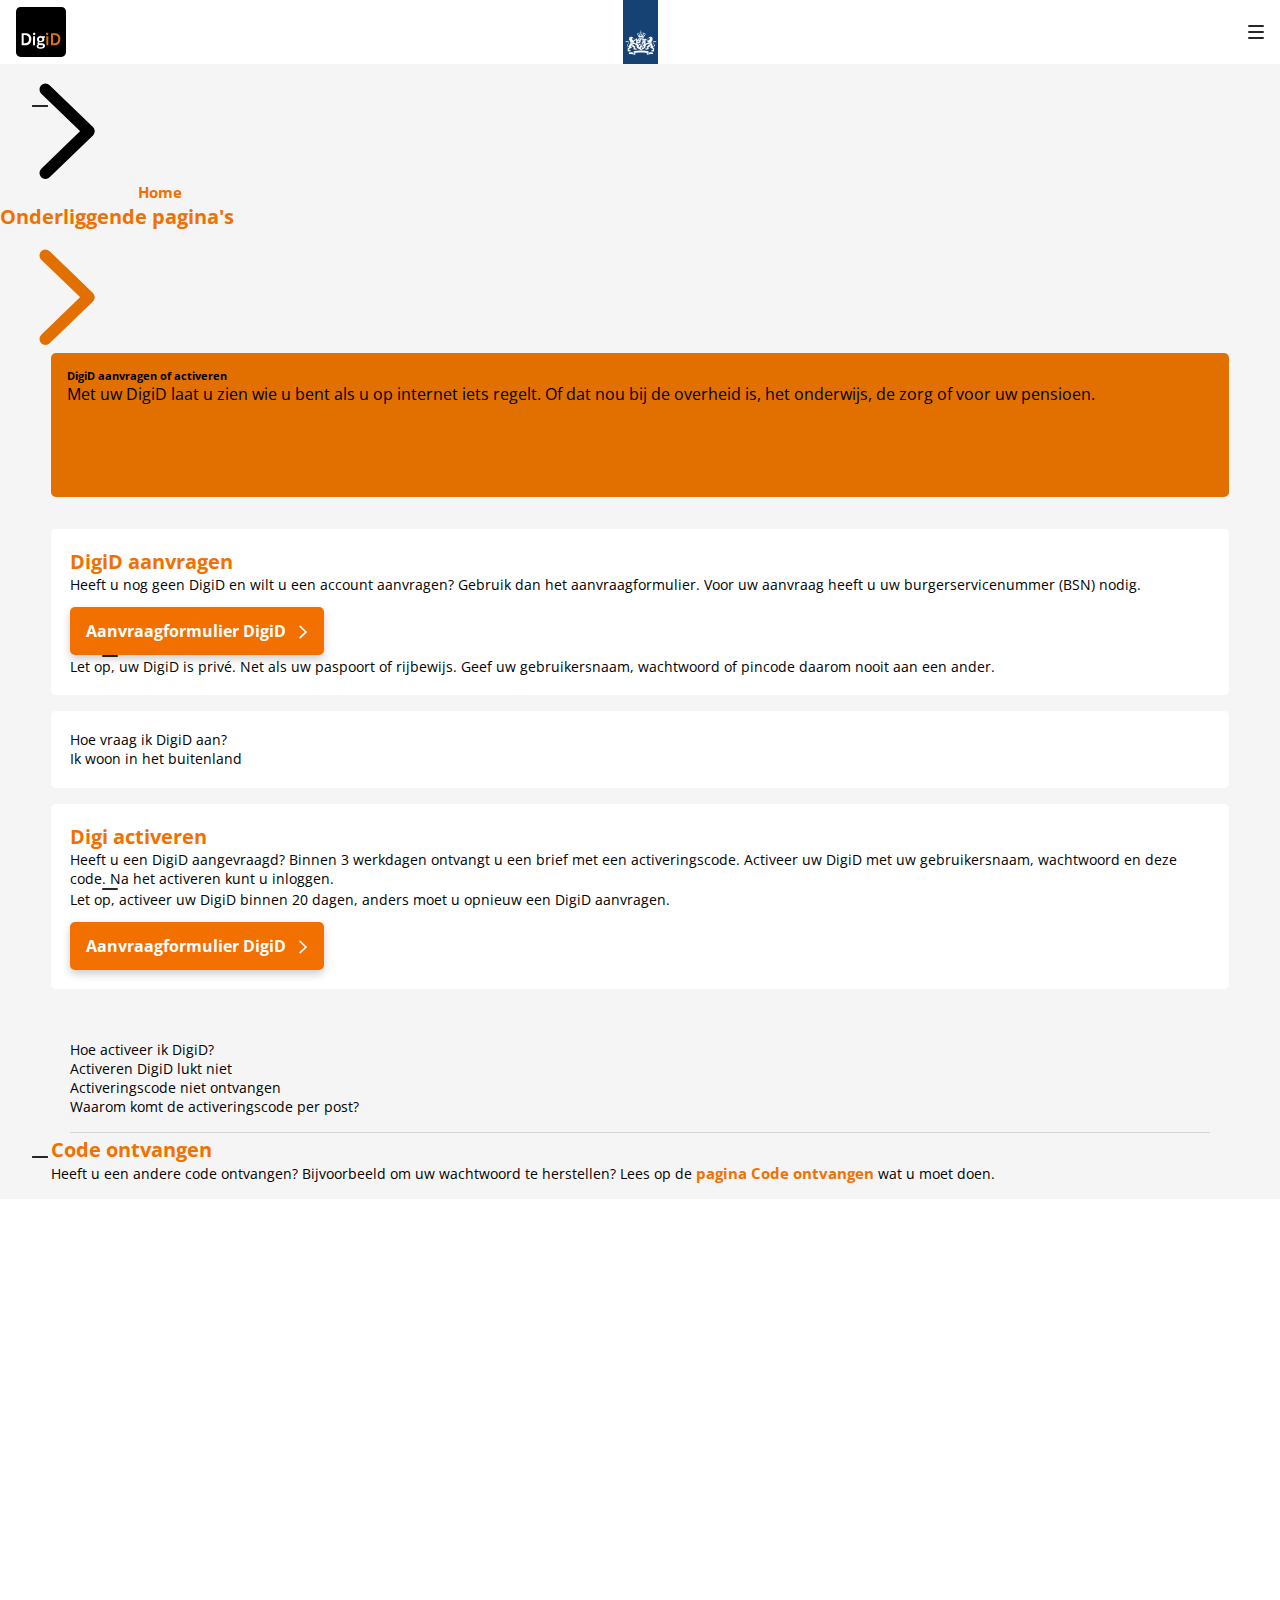
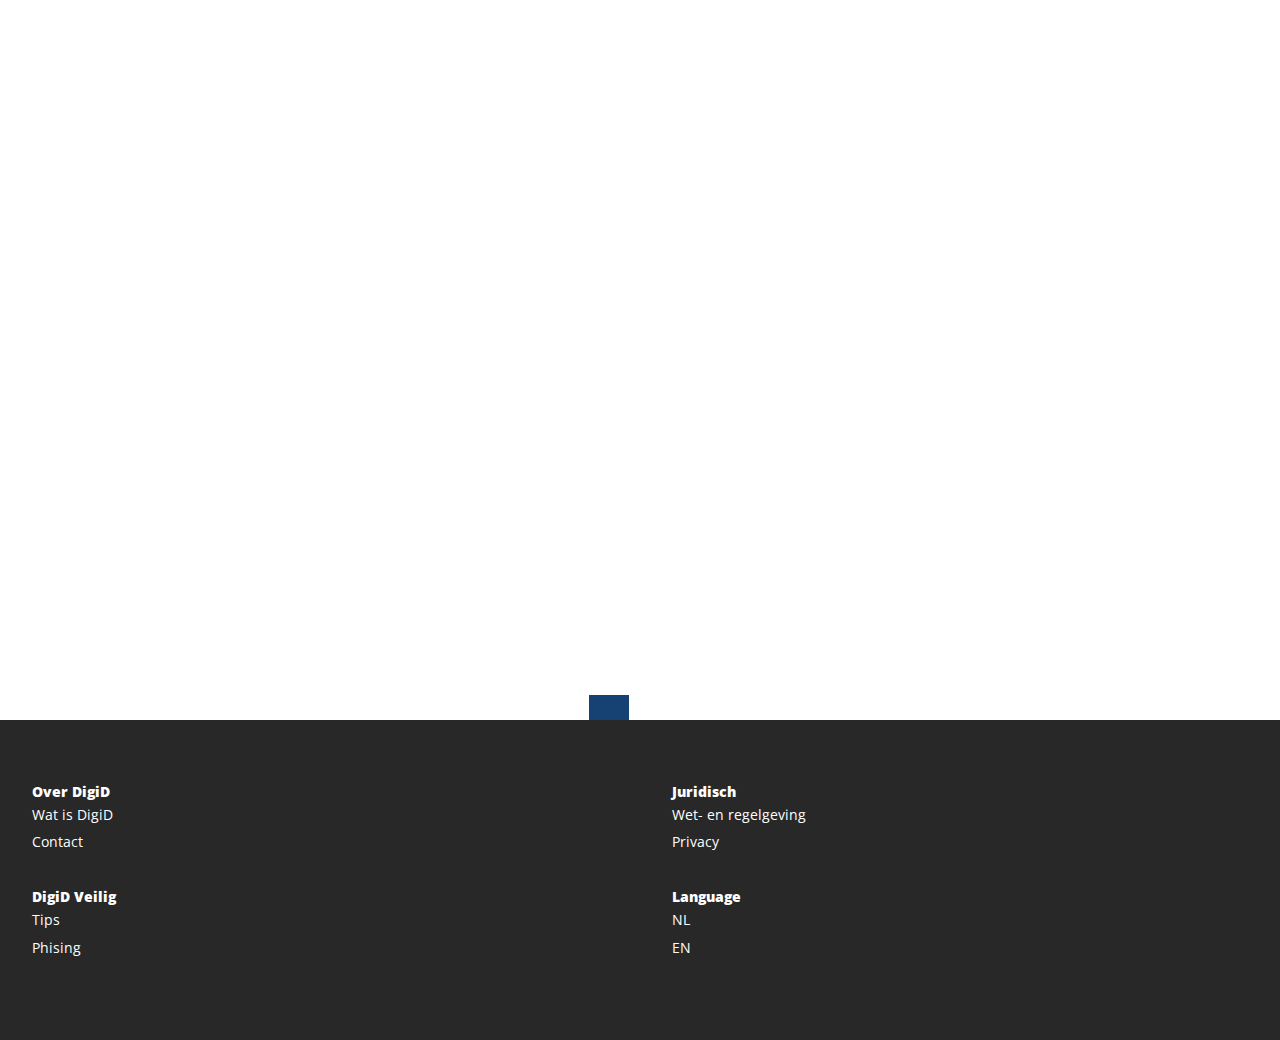
==== aanvragen.html @ 75f4ad12 "Add files via upload" ====
<!doctype html>
<html lang="nl">

<head>
    <meta charset="UTF-8">
    <meta name="author" content="jouw naam">
    <meta name="viewport" content="width=device-width, initial-scale=1">
    <title>DigiD | DigiD aavragen of activeren</title>

    <link href="https://fonts.googleapis.com/css?family=Open+Sans:300,600,700&display=swap" rel="stylesheet">
    <link href="styles/style.css" rel="stylesheet">
</head>

<body>
    <header>
        <img src="images/DigiD_logo.svg" alt="DigiD logo">
        <img src="images/rijksoverheid_logo.png" alt="Rijksoverheid logo">

        <div class="hamburger">
            <span class="link"></span>
        </div>
    </header>

    <main>
        <div>
            <a href="index.html"><img src="images/pijl_zwart.svg" alt="pijltje"> Home </a>
        </div>

        <div class="uitklap">
            <h2> Onderliggende pagina's </h2>
            <img src="images/pijl_oranje.svg" alt="pijltje">
        </div>

        <section>
            <h6> DigiD aanvragen of activeren </h6>
            <h7> Met uw DigiD laat u zien wie u bent als u op internet iets regelt. Of dat nou bij de overheid is, het onderwijs, de zorg of voor uw pensioen. </h7>
        </section>

        <section>
            <h2> DigiD aanvragen </h2>
            <p> Heeft u nog geen DigiD en wilt u een account aanvragen? Gebruik dan het aanvraagformulier. Voor uw aanvraag heeft u uw burgerservicenummer (BSN) nodig. </p>

            <a href='#' target='_blank'><button type='button'> Aanvraagformulier DigiD <img src="images/pijl_wit.svg" alt="pijltje"> </button></a>

            <span></span>

            <p> Let op, uw DigiD is privé. Net als uw paspoort of rijbewijs. Geef uw gebruikersnaam, wachtwoord of pincode daarom nooit aan een ander. </p>
        </section>

        <section>
            <div>
                <p> Hoe vraag ik DigiD aan? </p>
                <p> Ik woon in het buitenland </p>
            </div>
        </section>

        <section>
            <h2> Digi activeren </h2>
            <p> Heeft u een DigiD aangevraagd? Binnen 3 werkdagen ontvangt u een brief met een activeringscode. Activeer uw DigiD met uw gebruikersnaam, wachtwoord en deze code. Na het activeren kunt u inloggen. </p>

            <span></span>
            <p> Let op, activeer uw DigiD binnen 20 dagen, anders moet u opnieuw een DigiD aanvragen. </p>

            <a href='#' target='_blank'><button type='button'> Aanvraagformulier DigiD <img src="images/pijl_wit.svg" alt="pijltje"> </button></a>
        </section>

        <section>
            <div>
                <p> Hoe activeer ik DigiD? </p>
                <p> Activeren DigiD lukt niet </p>
                <p> Activeringscode niet ontvangen </p>
                <p> Waarom komt de activeringscode per post? </p>
            </div>
        </section>

        <section>
            <h2> Code ontvangen </h2>
            <p> Heeft u een andere code ontvangen? Bijvoorbeeld om uw wachtwoord te herstellen? Lees op de <a href="#">pagina Code ontvangen</a> wat u moet doen.</p>
        </section>

    </main>

    <footer>
        <img src="images/footer_img.png" alt="Vak in de blauwe kleur van de Rijksoverheid">
        <div>
            <div>
                <h5> Over DigiD </h5>
                <a href="#"> Wat is DigiD </a>
                <a href="#"> Contact </a>
            </div>

            <div>
                <h5> Juridisch </h5>
                <a href="#"> Wet- en regelgeving </a>
                <a href="#"> Privacy </a>
            </div>

            <div>
                <h5> DigiD Veilig </h5>
                <a href="#"> Tips </a>
                <a href="#"> Phising </a>
            </div>

            <div>
                <h5> Language</h5>
                <a href="#"> NL </a>
                <a href="#"> EN </a>
            </div>
        </div>
    </footer>

    <script src="scripts/script.js"></script>
</body>

</html>
---- styles/style.css ----
/* CSS Document */

/*********** ALGEMEEN ***********/
* {
    box-sizing: border-box;
    margin: 0;
    padding: 0;
}

body {
    font-family: 'Open Sans', sans-serif;
}

h1 {
    font-size: 20px;
    color: #FFFFFF;
}

h2 {
    font-size: 20px;
    color: #F27000;
}

h3 {
    font-size: 16px;
    color: #000000;
    text-decoration: underline;
}

h4 {
    font-size: 20px;
    color: #000000;
}

h5 {
    font-size: 14px;
    font-weight: 900;
    color: #ffffff;
}

p {
    font-size: 14px;
    font-weight: 400;
    color: #000000;
}

a {
    font-size: 15px;
    font-weight: 700;
    color: #F27000;
    text-decoration: none;
}


/*********** HEADER ***********/
header {
    height: 4rem;
    width: 100vw;
    background-color: white;
    display: flex;
    justify-content: space-between;
    align-items: center;
    padding: 1rem;
    position: fixed;
    z-index: 10;
}

/* Header DigiD logo */
header img:nth-of-type(1) {
    max-height: 3.1rem;
    width: auto;
}

/* Header Rijksoverheid logo */
header img:nth-of-type(2) {
    max-height: 4rem;
    width: auto;
}

/* Header Hamburger Menu */
/* Hamburger Container */
header div:nth-of-type(1) {
    position: relative;
    height: 6rem;
    width: auto;
}

/* Hamburger ruimte */
.hamburger {
    position: relative;
    width: 1rem;
    height: 1rem;
    display: flex;
    align-items: center;
}

/* Hamburger midden streep */
span {
    display: block;
    background: #272727;
    height: 2px;
    width: 1rem;
    border-radius: 25px;
    margin-left: 2rem;
}

/* Hamburgeer boven en onder streep */
span::before,
span::after {
    content: '';
    position: absolute;
    display: block;
    background: #272727;
    height: 2px;
    width: 1rem;
    border-radius: 25px;
    left: 2rem;
}

/* Hamburger positie streep boven */
span::before {
    top: 41px;
}

/* Hamburger positie streep onder */
span::after {
    bottom: 41px;
}

/* Hamburger transitie */
.hamburger.active span {
    background: rgba(0, 0, 0, 0);
    transition: .5s;
}

.hamburger.active span::before {
    transform: rotate(135deg);
    top: 46px;
}

.hamburger.active span::after {
    top: 46px;
    transform: rotate(225deg);
}

nav.active {
    transform: translateX(0);
}

/* Header afbeelding */
main div:nth-of-type(1) img {
    max-width: 100vw;
    max-height: 300rem;
    margin: auto;
}


/*********** MAIN ALGMEEN ***********/
main {
    position: absolute;
    max-width: 100vw;
    height: auto;
    background-color: #F5F5F5;
    margin-top: 4rem;
}

main section {
    max-width: 92%;
    margin: 0 auto;
}


/* Eerste Section - Oranje */
main section:nth-of-type(1) {
    height: 9rem;
    width: auto;
    background-color: #E27000;
    padding: 1rem;
    border-radius: 5px;
    position: relative;
    top: -1rem;
}

main section:nth-of-type(1) div {
    display: flex;
}

main section:nth-of-type(1) div img {
    display: flex;
    max-height: 3.1rem;
    width: auto;
    margin: 0;
}

main section:nth-of-type(1) div h1 {
    position: relative;
    top: 0.6rem;
    left: 0.9rem;
}

main section:nth-of-type(1) button {
    margin-top: 0.8rem;
    padding: 0rem 1rem 0rem 1rem;
    width: auto;
    background-color: #FFFFFF;
    font-family: 'Open Sans', sans-serif;
    font-weight: 700;
    font-size: 16px;
    color: #E27000;
    border: none;
    border-radius: 5px;
    box-shadow: 0 4px 8px 0 rgba(0, 0, 0, 0.25);
}

/***************************/

/* Sections Twee en Drie - Witte achtergrond */
main section {
    height: auto;
    background-color: #ffffff;
    padding: 1.2rem;
    border-radius: 5px;
    margin-bottom: 1rem;
}

main section button {
    margin-top: 0.8rem;
    padding: 0rem 1rem 0rem 1rem;
    width: auto;
    height: 3rem;
    background-color: #F27000;
    font-family: 'Open Sans', sans-serif;
    font-weight: 700;
    font-size: 16px;
    color: #FFFFFF;
    border: none;
    border-radius: 5px;
    box-shadow: 0 4px 8px 0 rgba(0, 0, 0, 0.20);
}

main section button img {
    width: 18px;
    height: auto;
    position: relative;
    left: 0.25rem;
    top: 0.25rem;
}


/***************************/

/* Section Drie */
/* Eerste Div - h2 en p */
main section:nth-of-type(4) div:nth-of-type(1) {
    padding-top: 0rem;
    display: inline-block;
}

/* Overige Divs - img, h3 en p */
/* Image en tekst naast elkaar in row */
main section:nth-of-type(4) div {
    padding: 1rem 0rem 0.5rem 0rem;
    height: auto;
    border-bottom: solid 1px #D3D3D3;
    display: flex;
}

/* Tekst onder elkaar als column*/
main section:nth-of-type(4) div div {
    display: flex;
    flex-direction: column;
    border: none;
    padding-left: 1rem;
}

main section:nth-of-type(4) div img {
    width: 35px;
    height: auto;
    align-self: flex-start;
    margin-left: 1rem;
}

/* Afstand tussen p en de rest */
main section:nth-of-type(4) div p {
    padding: 0.5rem 0rem;
}


/***************************/
/* Vijfde section - grijze achtergrond*/
main section:nth-of-type(5) {
    height: auto;
    background-color: #F5F5F5;
}

/* Afstand tussen de divs en lijntje ertussen */
main section:nth-of-type(5) div {
    height: auto;
    padding: 1rem 0rem 1rem 0rem;
    border-bottom: solid 1px #D3D3D3;
}

main section:nth-of-type(5) div a {
    display: flex;
    align-content: center;
}

main section:nth-of-type(5) div a p {
    padding-left: 1rem;
}

/* Pijltjes ervoor */
main section:nth-of-type(5) div a img {
    width: 15px;
    height: auto;
}

/***************************/
/* Zesde section - Afbeelding */
main section:nth-of-type(6) {
    height: auto;
    width: 100%;
    padding: 0;
    background-color: #F5F5F5;
    margin-top: -2rem;
    margin-bottom: 1rem;
}

/* DigiD logo */
main section:nth-of-type(6) img:nth-of-type(1) {
    height: 17.5vw;
    width: auto;
    position: relative;
    top: 5.75rem;
    left: 1rem;
}

/* De afbeelding zelf */
main section:nth-of-type(6) img:nth-of-type(2) {
    max-height: 100%;
    max-width: 100%;
}

/* Vakje over de afbeelding*/
main section:nth-of-type(6) div:nth-of-type(1) {
    background-color: rgba(255, 255, 255, 0.52);
    padding: 0.5rem;
    border-radius: 5px;
    width: 55%;
    height: auto;
    position: relative;
    top: -9rem;
    left: 1rem;
}

/* Zwarte tekst in vakje */
main section:nth-of-type(6) h4 {
    line-height: 22px;
    padding-bottom: 0.5rem;
}

/* Container nep buttons */
main section:nth-of-type(6) div:nth-of-type(2) {
    width: 100%;
    height: 5rem;
    display: flex;
    flex-direction: row;
    justify-content: center;
    position: relative;
    top: -11.5rem;
}

/* Afbeelding nep buttons */
main section:nth-of-type(6) div:nth-of-type(2) img {
    max-width: 85%;
    height: auto;
    border-radius: 10px;
}

/***************************/
/* Footer */
footer {
    width: 100vw;
    height: 20rem;
    position: relative;
    top: 145rem;
    background-color: #282828;
}

/* Blokje boven footer */
footer img {
    width: 40px;
    height: 25px;
    position: relative;
    top: -25px;
    left: 46%;
}

/* Linkjes in footer */
footer a {
    font-size: 14px;
    font-weight: 400;
    color: #ffffff;
    line-height: 1.7rem;
}

/* Positie divs */
/* Blokjes naast elkaar in row*/
footer div {
    display: flex;
    flex-direction: row;
    flex-wrap: wrap;
}

/* Positieve tekst in blokjes */
/* Tekst onder elkaar in column */
footer div div {
    display: flex;
    flex-direction: column;
    width: 50%;
    height: auto;
    padding: 2rem 0rem 0rem 2rem;
}
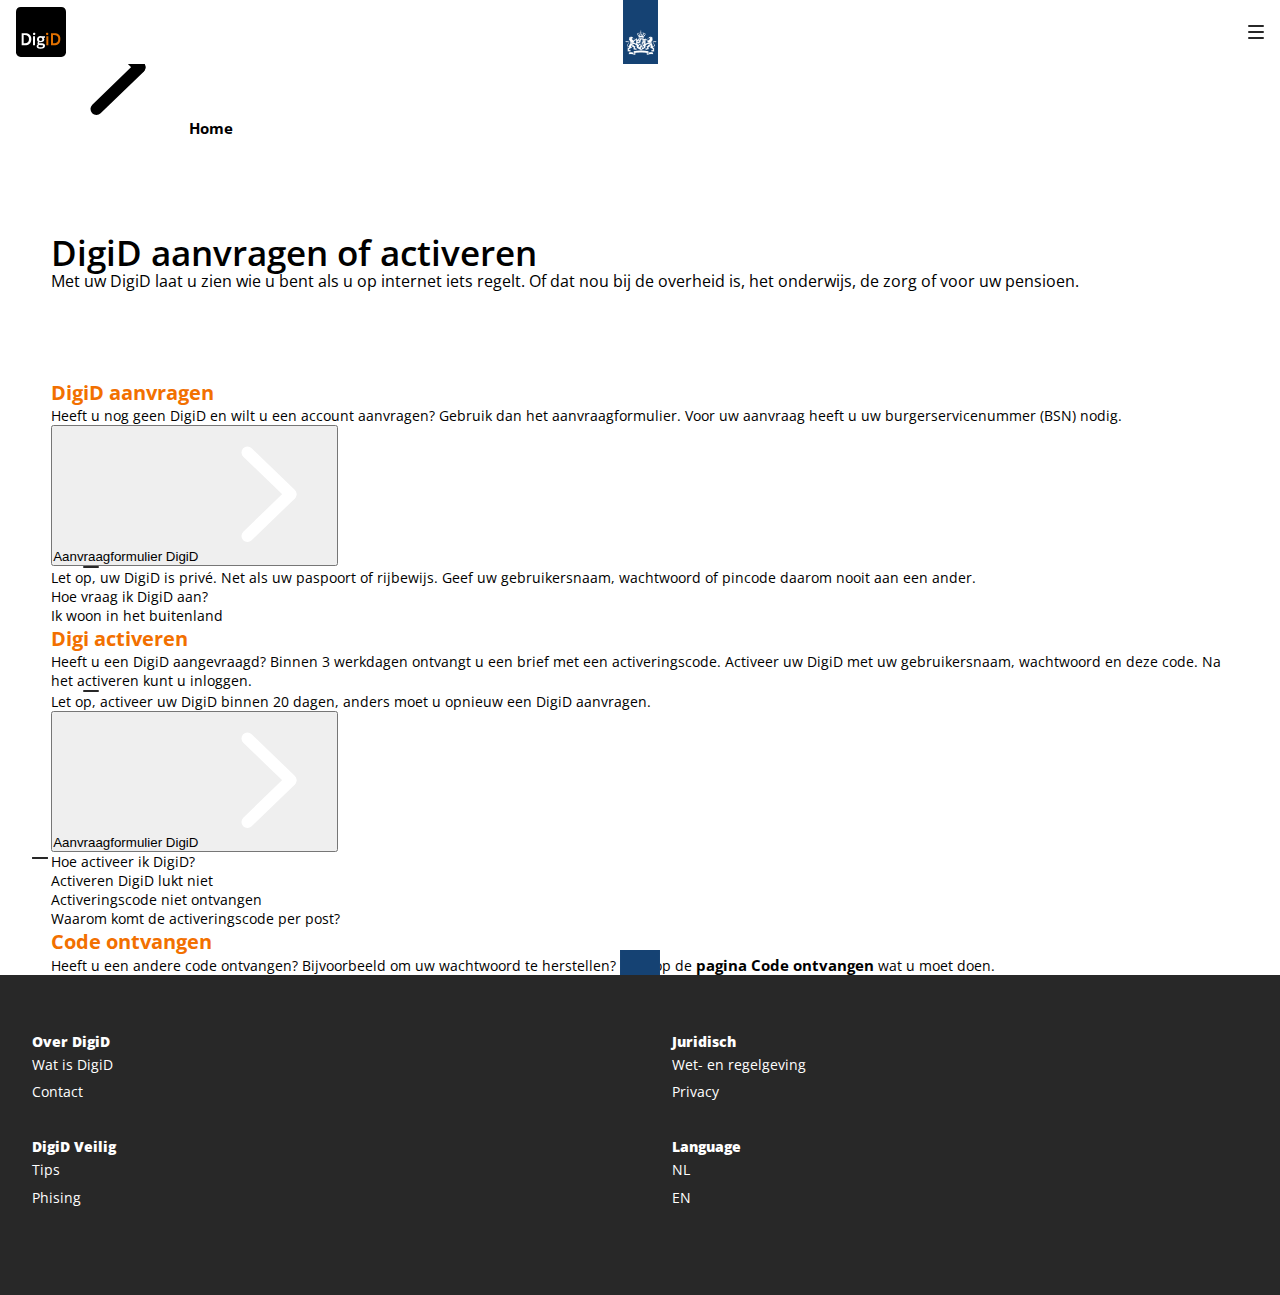
==== commit f8eea7b1: "Add files via upload" ====
--- a/aanvragen.html
+++ b/aanvragen.html
@@ -5,7 +5,7 @@
     <meta charset="UTF-8">
     <meta name="author" content="jouw naam">
     <meta name="viewport" content="width=device-width, initial-scale=1">
-    <title>DigiD | DigiD aavragen of activeren</title>
+    <title>DigiD | DigiD aanvragen of activeren</title>
 
     <link href="https://fonts.googleapis.com/css?family=Open+Sans:300,600,700&display=swap" rel="stylesheet">
     <link href="styles/style.css" rel="stylesheet">
@@ -21,14 +21,9 @@
         </div>
     </header>
 
-    <main>
+    <main class="second">
         <div>
             <a href="index.html"><img src="images/pijl_zwart.svg" alt="pijltje"> Home </a>
-        </div>
-
-        <div class="uitklap">
-            <h2> Onderliggende pagina's </h2>
-            <img src="images/pijl_oranje.svg" alt="pijltje">
         </div>
 
         <section>
--- a/styles/style.css
+++ b/styles/style.css
@@ -35,7 +35,7 @@
 h5 {
     font-size: 14px;
     font-weight: 900;
-    color: #ffffff;
+    color: #FFFFFF;
 }
 
 p {
@@ -63,6 +63,7 @@
     padding: 1rem;
     position: fixed;
     z-index: 10;
+    top: 0;
 }
 
 /* Header DigiD logo */
@@ -148,30 +149,32 @@
 }
 
 /* Header afbeelding */
-main div:nth-of-type(1) img {
-    max-width: 100vw;
-    max-height: 300rem;
+.first div:nth-of-type(1) img {
+    width: 100vw;
     margin: auto;
 }
 
 
-/*********** MAIN ALGMEEN ***********/
-main {
-    position: absolute;
+/************************/
+/*     EERSTE PAGINA    */
+/************************/
+
+/*********** MAIN ALGEMEEN ***********/
+.first {
     max-width: 100vw;
     height: auto;
     background-color: #F5F5F5;
     margin-top: 4rem;
 }
 
-main section {
+.first section {
     max-width: 92%;
     margin: 0 auto;
 }
 
 
 /* Eerste Section - Oranje */
-main section:nth-of-type(1) {
+.first div section:nth-of-type(1) {
     height: 9rem;
     width: auto;
     background-color: #E27000;
@@ -179,29 +182,33 @@
     border-radius: 5px;
     position: relative;
     top: -1rem;
-}
-
-main section:nth-of-type(1) div {
-    display: flex;
-}
-
-main section:nth-of-type(1) div img {
+    padding: 1em;
+}
+
+.first div section:nth-of-type(1) div {
+    display: flex;
+}
+
+.first div section:nth-of-type(1) div img {
     display: flex;
     max-height: 3.1rem;
     width: auto;
     margin: 0;
-}
-
-main section:nth-of-type(1) div h1 {
-    position: relative;
-    top: 0.6rem;
-    left: 0.9rem;
-}
-
-main section:nth-of-type(1) button {
+    position: relative;
+    left: 0;
+}
+
+.first div section:nth-of-type(1) div h1 {
+    position: relative;
+    top: -0.1rem;
+    left: 1rem;
+}
+
+.first div section:nth-of-type(1) button {
     margin-top: 0.8rem;
     padding: 0rem 1rem 0rem 1rem;
     width: auto;
+    height: 3rem;
     background-color: #FFFFFF;
     font-family: 'Open Sans', sans-serif;
     font-weight: 700;
@@ -212,18 +219,44 @@
     box-shadow: 0 4px 8px 0 rgba(0, 0, 0, 0.25);
 }
 
+.first div section:nth-of-type(1) button img {
+    width: 18px;
+    height: auto;
+    position: relative;
+    left: 0.25rem;
+    top: 0.25rem;
+}
+
 /***************************/
-
 /* Sections Twee en Drie - Witte achtergrond */
-main section {
-    height: auto;
-    background-color: #ffffff;
+.first div section:nth-of-type(2) {
+    height: auto;
+    background-color: #FFFFFF;
     padding: 1.2rem;
     border-radius: 5px;
     margin-bottom: 1rem;
 }
 
-main section button {
+
+.first div section:nth-of-type(3) {
+    height: auto;
+    background-color: #FFFFFF;
+    padding: 1.2rem;
+    border-radius: 5px;
+    margin-bottom: 1rem;
+}
+
+
+.first > section:nth-of-type(1) {
+    height: auto;
+    background-color: #FFFFFF;
+    padding: 1.2rem;
+    border-radius: 5px;
+    margin-bottom: 1rem;
+}
+
+.first div section:nth-of-type(2) button,
+.first div section:nth-of-type(3) button {
     margin-top: 0.8rem;
     padding: 0rem 1rem 0rem 1rem;
     width: auto;
@@ -238,7 +271,8 @@
     box-shadow: 0 4px 8px 0 rgba(0, 0, 0, 0.20);
 }
 
-main section button img {
+.first div section:nth-of-type(2) button img,
+.first div section:nth-of-type(3) button img {
     width: 18px;
     height: auto;
     position: relative;
@@ -251,14 +285,14 @@
 
 /* Section Drie */
 /* Eerste Div - h2 en p */
-main section:nth-of-type(4) div:nth-of-type(1) {
+.first > section:nth-of-type(1) div:nth-of-type(1) {
     padding-top: 0rem;
     display: inline-block;
 }
 
 /* Overige Divs - img, h3 en p */
 /* Image en tekst naast elkaar in row */
-main section:nth-of-type(4) div {
+.first > section:nth-of-type(1) div {
     padding: 1rem 0rem 0.5rem 0rem;
     height: auto;
     border-bottom: solid 1px #D3D3D3;
@@ -266,14 +300,14 @@
 }
 
 /* Tekst onder elkaar als column*/
-main section:nth-of-type(4) div div {
+.first > section:nth-of-type(1) div div {
     display: flex;
     flex-direction: column;
     border: none;
     padding-left: 1rem;
 }
 
-main section:nth-of-type(4) div img {
+.first > section:nth-of-type(1) div img {
     width: 35px;
     height: auto;
     align-self: flex-start;
@@ -281,109 +315,47 @@
 }
 
 /* Afstand tussen p en de rest */
-main section:nth-of-type(4) div p {
+.first > section:nth-of-type(1) div p {
     padding: 0.5rem 0rem;
 }
 
 
 /***************************/
 /* Vijfde section - grijze achtergrond*/
-main section:nth-of-type(5) {
-    height: auto;
+.first > section:nth-of-type(2) {
+    width: auto;
+    height: 30rem;
     background-color: #F5F5F5;
 }
 
 /* Afstand tussen de divs en lijntje ertussen */
-main section:nth-of-type(5) div {
+.first > section:nth-of-type(2) div {
     height: auto;
     padding: 1rem 0rem 1rem 0rem;
     border-bottom: solid 1px #D3D3D3;
 }
 
-main section:nth-of-type(5) div a {
+.first > section:nth-of-type(2) div a {
     display: flex;
     align-content: center;
 }
 
-main section:nth-of-type(5) div a p {
+.first > section:nth-of-type(2) div a p {
     padding-left: 1rem;
 }
 
 /* Pijltjes ervoor */
-main section:nth-of-type(5) div a img {
+.first > section:nth-of-type(2) div a img {
     width: 15px;
     height: auto;
 }
 
-/***************************/
-/* Zesde section - Afbeelding */
-main section:nth-of-type(6) {
-    height: auto;
-    width: 100%;
-    padding: 0;
-    background-color: #F5F5F5;
-    margin-top: -2rem;
-    margin-bottom: 1rem;
-}
-
-/* DigiD logo */
-main section:nth-of-type(6) img:nth-of-type(1) {
-    height: 17.5vw;
-    width: auto;
-    position: relative;
-    top: 5.75rem;
-    left: 1rem;
-}
-
-/* De afbeelding zelf */
-main section:nth-of-type(6) img:nth-of-type(2) {
-    max-height: 100%;
-    max-width: 100%;
-}
-
-/* Vakje over de afbeelding*/
-main section:nth-of-type(6) div:nth-of-type(1) {
-    background-color: rgba(255, 255, 255, 0.52);
-    padding: 0.5rem;
-    border-radius: 5px;
-    width: 55%;
-    height: auto;
-    position: relative;
-    top: -9rem;
-    left: 1rem;
-}
-
-/* Zwarte tekst in vakje */
-main section:nth-of-type(6) h4 {
-    line-height: 22px;
-    padding-bottom: 0.5rem;
-}
-
-/* Container nep buttons */
-main section:nth-of-type(6) div:nth-of-type(2) {
-    width: 100%;
-    height: 5rem;
-    display: flex;
-    flex-direction: row;
-    justify-content: center;
-    position: relative;
-    top: -11.5rem;
-}
-
-/* Afbeelding nep buttons */
-main section:nth-of-type(6) div:nth-of-type(2) img {
-    max-width: 85%;
-    height: auto;
-    border-radius: 10px;
-}
 
 /***************************/
 /* Footer */
 footer {
-    width: 100vw;
+    width: auto;
     height: 20rem;
-    position: relative;
-    top: 145rem;
     background-color: #282828;
 }
 
@@ -391,16 +363,17 @@
 footer img {
     width: 40px;
     height: 25px;
+    display: block;
+    margin: 0 auto;
     position: relative;
     top: -25px;
-    left: 46%;
 }
 
 /* Linkjes in footer */
 footer a {
     font-size: 14px;
     font-weight: 400;
-    color: #ffffff;
+    color: #FFFFFF;
     line-height: 1.7rem;
 }
 
@@ -421,3 +394,232 @@
     height: auto;
     padding: 2rem 0rem 0rem 2rem;
 }
+
+
+
+@media screen and (min-width: 601px) and (max-width: 999px) {
+
+    /* Eerste Section - Oranje */
+    .first div section:nth-of-type(1) {
+        height: 12rem;
+        padding: 2rem;
+        top: -2rem;
+    }
+
+    .first div section:nth-of-type(1) div img {
+        max-height: 4.5rem;
+        left: 0;
+    }
+
+    .first div section:nth-of-type(1) div h1 {
+        top: 0.7rem;
+        left: 1.9rem;
+        font-size: 35px;
+    }
+
+    .first div section:nth-of-type(1) button {
+        margin-top: 1.2rem;
+    }
+
+    /*    Overige Sections */
+    .first div section:nth-of-type(2),
+    .first div section:nth-of-type(3),
+    .first > section:nth-of-type(1) {
+        padding: 1.2rem;
+        border-radius: 5px;
+        margin-bottom: 2rem;
+    }
+}
+
+
+
+@media screen and (min-width: 1000px) and (max-width: 2000px) {
+
+    /* Grid 3 sections */
+    .first > div:nth-of-type(2) {
+        display: grid;
+        grid-template-columns: 1fr 1fr 1fr;
+        position: relative;
+        top: -5rem;
+        padding-left: 2rem;
+        padding-right: 2rem;
+    }
+
+    /* Eerste Section - Oranje */
+    .first div section:nth-of-type(1) {
+        height: 15rem;
+        width: 22rem;
+        padding: 1.9rem;
+        top: 0;
+    }
+
+    .first div section:nth-of-type(1) div img {
+        max-height: 4rem;
+        position: relative;
+        top: 0.2rem;
+    }
+
+    .first div section:nth-of-type(1) div h1 {
+        top: -0.2rem;
+        left: 1.9rem;
+        font-size: 31px;
+    }
+
+    .first div section:nth-of-type(1) button {
+        position: relative;
+        top: 2.2rem;
+        width: 15rem;
+        font-size: 15px;
+    }
+
+    /* Tweede & Derde section */
+    .first div section:nth-of-type(2),
+    .first div section:nth-of-type(3) {
+        height: 15rem;
+        width: auto;
+        padding: 1.9rem 1.5rem;
+    }
+
+    .first div section:nth-of-type(2) h2,
+    .first div section:nth-of-type(3) h2 {
+        font-size: 25px;
+        padding-bottom: 10px;
+    }
+
+    .first div section:nth-of-type(2) p,
+    .first div section:nth-of-type(3) p {
+        font-size: 17px;
+    }
+
+    .first div section:nth-of-type(2) button {
+        position: relative;
+        top: 1.9rem;
+    }
+
+    .first div section:nth-of-type(3) button {
+        position: relative;
+        top: 0.45rem;
+    }
+
+    /* Section 4 */
+    .first > section:nth-of-type(1) {
+        margin-top: -2rem;
+        margin-bottom: 2rem;
+        display: grid;
+        grid-template-columns: 1fr 1fr;
+    }
+
+    .first > section:nth-of-type(1) div:nth-of-type(1) {
+        grid-column-start: 1;
+        grid-column-end: -1;
+    }
+}
+
+
+
+@media screen and (min-width: 1120px) and (max-width: 2000px) {
+
+    /* Eerste Section - Oranje */
+    .first div section:nth-of-type(1) button {
+        position: relative;
+        top: 2.3rem;
+        width: 15rem;
+        font-size: 15px;
+    }
+
+    /* Derde section */
+    .first div section:nth-of-type(3) button {
+        position: relative;
+        top: 1.9rem;
+    }
+}
+
+
+
+@media screen and (min-width: 1250px) and (max-width: 2000px) {
+
+    /* Eerste Section - Oranje */
+    .first div section:nth-of-type(1) {
+        width: 30rem;
+    }
+}
+
+@media screen and (min-width: 1500px) and (max-width: 2000px) {
+
+    /* Eerste Section - Oranje */
+    .first div section:nth-of-type(1) {
+        width: 30rem;
+    }
+
+    .first div section:nth-of-type(1) div img {
+        max-height: 6rem;
+    }
+
+    .first div section:nth-of-type(1) div h1 {
+        top: -0.3rem;
+        font-size: 40px;
+    }
+
+    .first div section:nth-of-type(1) button {
+        top: 0.7rem;
+    }
+
+    .first div section:nth-of-type(2) button {
+        top: 3.3rem;
+    }
+
+    .first div section:nth-of-type(3) button {
+        top: 1.9rem;
+    }
+}
+
+@media screen and (min-width: 1600px) and (max-width: 2000px) {
+    .first div section:nth-of-type(1) div h1 {
+        width: 18rem;
+    }
+}
+
+/************************/
+/*    TWEEDE PAGINA     */
+/************************/
+
+/*********** MAIN ALGEMEEN ***********/
+
+.second {
+    background-color: #FFFFFF;
+    max-width: 92%;
+    margin: 0 auto;
+}
+
+.second h6 {
+    font-size: 35px;
+    color: #000000;
+    font-weight: 600;
+    line-height: 35px;
+}
+
+.second a {
+    color: #000000;
+}
+
+/****** Home button ******/
+.second div:nth-of-type(1) div a {
+    position: relative;
+    top: 1rem;
+    left: 1rem;
+}
+
+.second div:nth-of-type(1) div a img {
+    max-width: 1rem;
+    transform: scaleX(-1);
+    position: relative;
+    top: 0.2rem;
+}
+
+/****** Eerste Section ******/
+.second section:nth-of-type(1) {
+    height: 15rem;
+    position: relative;
+    top: 6rem;
+    left: 0;
+}
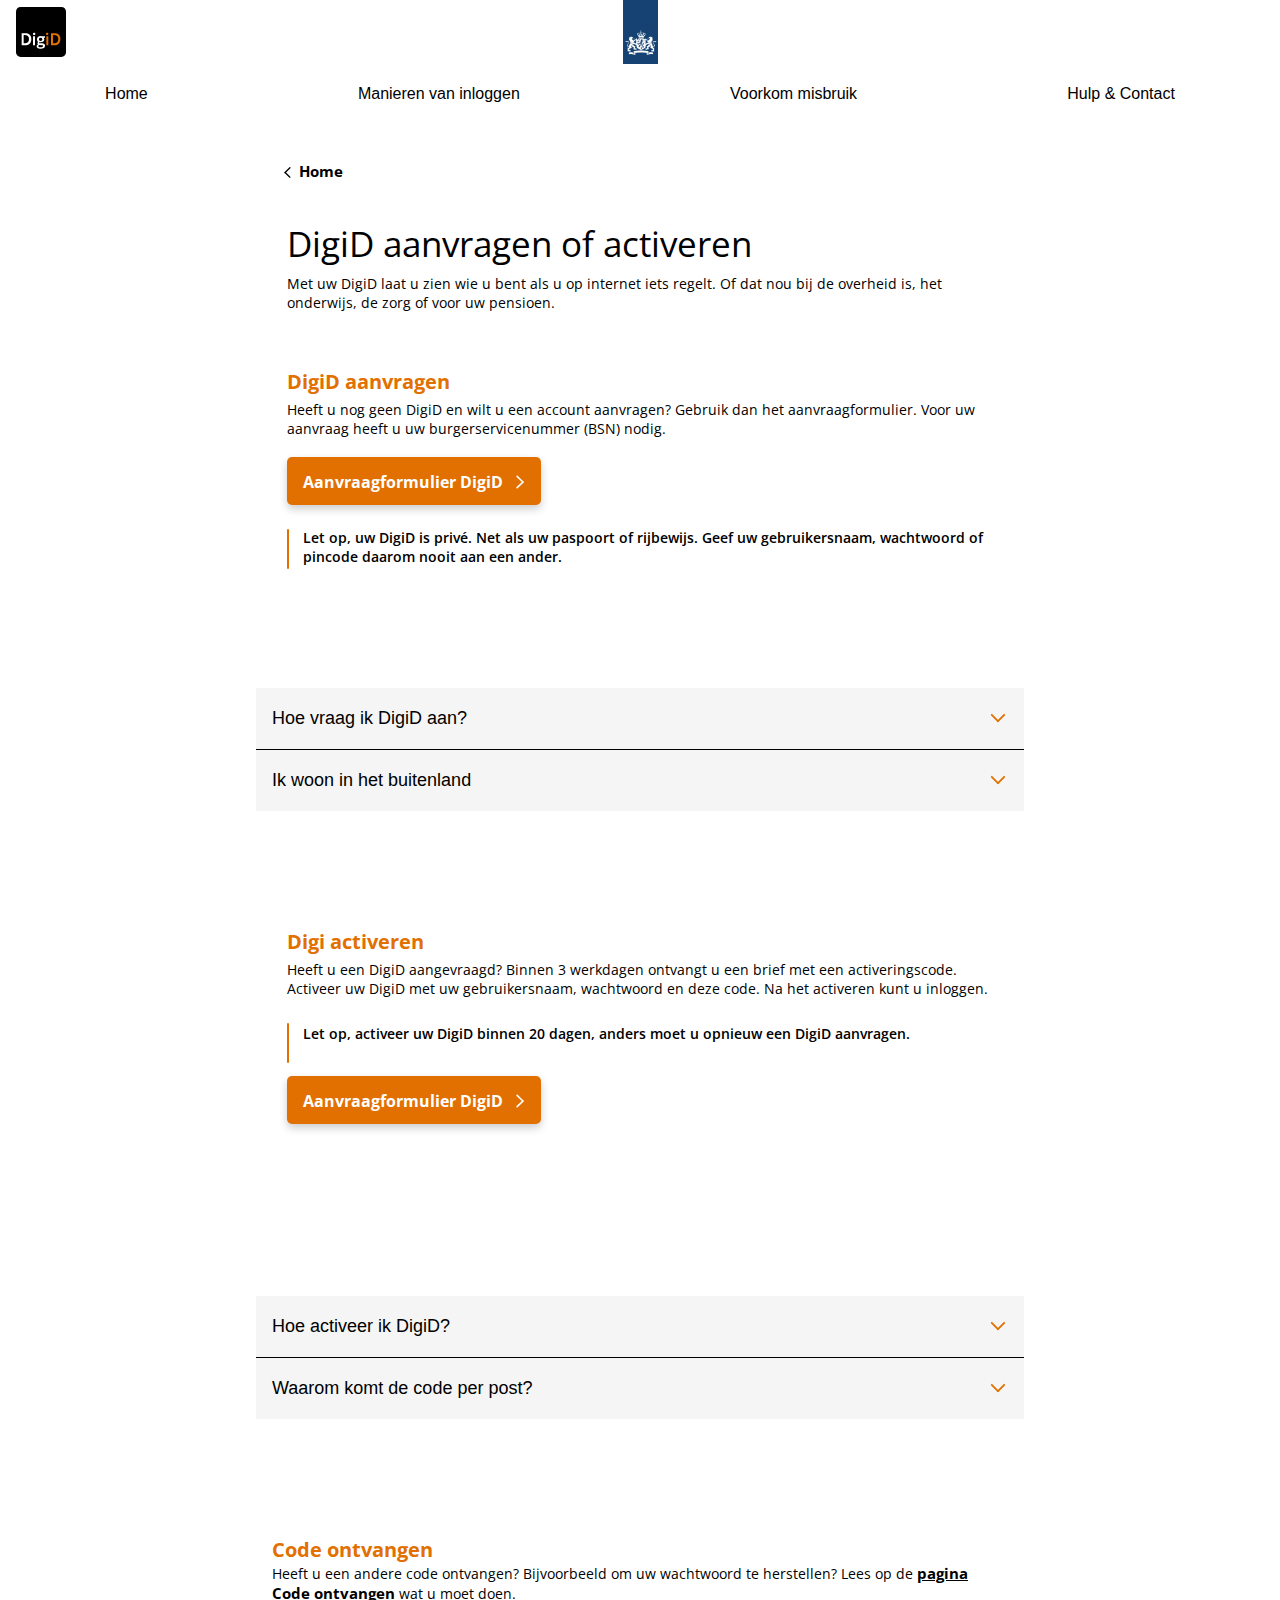
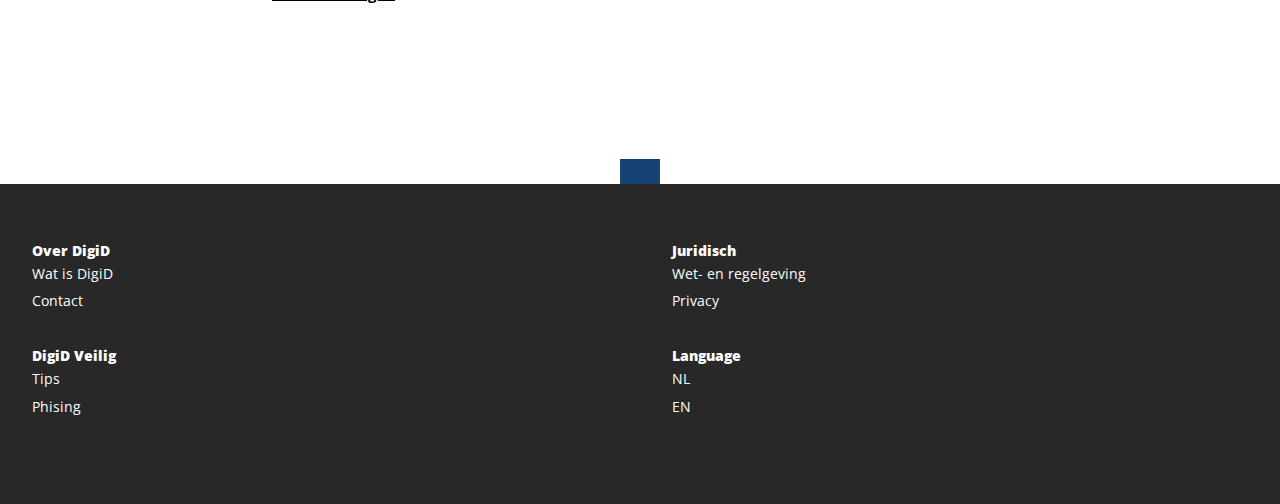
==== commit cc1784c1: "Add files via upload" ====
--- a/aanvragen.html
+++ b/aanvragen.html
@@ -7,30 +7,48 @@
     <meta name="viewport" content="width=device-width, initial-scale=1">
     <title>DigiD | DigiD aanvragen of activeren</title>
 
-    <link href="https://fonts.googleapis.com/css?family=Open+Sans:300,600,700&display=swap" rel="stylesheet">
+    <link href="https://fonts.googleapis.com/css2?family=Open+Sans:wght@300;400;600;700&display=swap" rel="stylesheet">
     <link href="styles/style.css" rel="stylesheet">
 </head>
 
 <body>
     <header>
+        <!-- LOGO DIGID -->
         <img src="images/DigiD_logo.svg" alt="DigiD logo">
+
+        <!-- LOGO RIJKSOVERHEID-->
         <img src="images/rijksoverheid_logo.png" alt="Rijksoverheid logo">
 
+        <!-- HAMBURGER MENU -->
         <div class="hamburger">
-            <span class="link"></span>
+            <span></span>
         </div>
+
+        <!-- NAVIGATIE -->
+        <nav class="navigation">
+            <ul>
+                <li><a href="#"><img src="images/pijl_oranje.svg" alt="pijltje">Home</a></li>
+                <li><a href="#"><img src="images/pijl_oranje.svg" alt="pijltje">Manieren van inloggen</a></li>
+                <li><a href="#"><img src="images/pijl_oranje.svg" alt="pijltje">Voorkom misbruik</a></li>
+                <li><a href="#"><img src="images/pijl_oranje.svg" alt="pijltje">Hulp &amp; Contact </a></li>
+            </ul>
+        </nav>
     </header>
 
     <main class="second">
+
+        <!-- HOME KNOP -->
         <div>
             <a href="index.html"><img src="images/pijl_zwart.svg" alt="pijltje"> Home </a>
         </div>
 
+        <!-- SECTION 1 -->
         <section>
             <h6> DigiD aanvragen of activeren </h6>
-            <h7> Met uw DigiD laat u zien wie u bent als u op internet iets regelt. Of dat nou bij de overheid is, het onderwijs, de zorg of voor uw pensioen. </h7>
+            <p> Met uw DigiD laat u zien wie u bent als u op internet iets regelt. Of dat nou bij de overheid is, het onderwijs, de zorg of voor uw pensioen. </p>
         </section>
 
+        <!-- SECTION 2 -->
         <section>
             <h2> DigiD aanvragen </h2>
             <p> Heeft u nog geen DigiD en wilt u een account aanvragen? Gebruik dan het aanvraagformulier. Voor uw aanvraag heeft u uw burgerservicenummer (BSN) nodig. </p>
@@ -42,13 +60,39 @@
             <p> Let op, uw DigiD is privé. Net als uw paspoort of rijbewijs. Geef uw gebruikersnaam, wachtwoord of pincode daarom nooit aan een ander. </p>
         </section>
 
-        <section>
-            <div>
-                <p> Hoe vraag ik DigiD aan? </p>
-                <p> Ik woon in het buitenland </p>
+        <!-- SECTION 3 // DROPDOWN 1 EN 2 -->
+        <section id="sectiontwo">
+            <button class="dropdown">Hoe vraag ik DigiD aan? <img src="images/pijl_oranje.svg" alt="pijltje" id="arrow"> </button>
+            <div id="dropdown_content">
+                <p> Ga naar <a href="#">digid.nl/aanvragen</a>, vul uw gegevens in en rond uw aanvraag af.</p>
+
+                <ul>
+                    <li> <img src="images/rondje_oranje.svg" alt="oranje rondje"> U heeft uw burgerservicenummer nodig bij de aanvraag. </li>
+
+                    <li> <img src="images/rondje_oranje.svg" alt="oranje rondje"> Binnen 3 werkdagen ontvangt u een brief thuis met een activeringscode. </li>
+
+                    <li> <img src="images/rondje_oranje.svg" alt="oranje rondje"> Voeg uw telefoonnummer en e-mailadres toe tijdens de aanvraag. U kunt dan meer met uw DigiD, zoals wachtwoord herstellen of de DigiD app eenvoudig activeren. </li>
+
+                    <li> <img src="images/rondje_oranje.svg" alt="oranje rondje"> Onthoud uw gebruikersnaam en wachtwoord goed, die heeft u nodig om uw DigiD te activeren. </li>
+                </ul>
+
+                <h2> Stappenplan </h2>
+                <p> Komt u er niet uit? Bekijk dan stap voor stap wat u moet doen.</p>
+
+                <a href='#' target='_blank'><button type='button'> Stappenplan DigiD aanvragen <img src="images/pijl_wit.svg" alt="pijltje"> </button></a>
+            </div>
+
+
+
+            <button class="dropdown2"> Ik woon in het buitenland <img src="images/pijl_oranje.svg" alt="pijltje" id="arrow2"> </button>
+            <div id="dropdown_content2">
+                <p> Woont u in het buitenland? En heeft u de Nederlandse nationaliteit of de nationaliteit van een ander land in de Europese Economische Ruimte (EER)? Dan kunt u een DigiD aanvragen. Had u al een DigiD voordat u verhuisde naar het buitenland? Dan kunt u die gewoon blijven gebruiken. </p>
+
+                <a href='#' target='_blank'><button type='button'> DigiD aanvraag buitenland <img src="images/pijl_wit.svg" alt="pijltje"> </button></a>
             </div>
         </section>
 
+        <!-- SECTION 4 -->
         <section>
             <h2> Digi activeren </h2>
             <p> Heeft u een DigiD aangevraagd? Binnen 3 werkdagen ontvangt u een brief met een activeringscode. Activeer uw DigiD met uw gebruikersnaam, wachtwoord en deze code. Na het activeren kunt u inloggen. </p>
@@ -59,15 +103,42 @@
             <a href='#' target='_blank'><button type='button'> Aanvraagformulier DigiD <img src="images/pijl_wit.svg" alt="pijltje"> </button></a>
         </section>
 
+
+
+        <!-- SECTION 5 // DROPDOWN 3 EN 4 -->
         <section>
-            <div>
-                <p> Hoe activeer ik DigiD? </p>
-                <p> Activeren DigiD lukt niet </p>
-                <p> Activeringscode niet ontvangen </p>
-                <p> Waarom komt de activeringscode per post? </p>
+            <button class="dropdown3"> Hoe activeer ik DigiD? <img src="images/pijl_oranje.svg" alt="pijltje" id="arrow3"> </button>
+            <div id="dropdown_content3">
+                <p> Heeft u een DigiD aangevraagd? Dan ontvangt u binnen 3 werkdagen een brief met een activatiecode. </p>
+
+                <ol>
+                    <li> 1. Ga naar digid.nl/activeren. </li>
+
+                    <li> 2. Vul uw wachtwoord en gebruikersnaam in. </li>
+
+                    <li> 3. Als u sms-controle heeft ingeschakeld, ontvangt u een sms-bericht: voer de sms-code in. </li>
+
+                    <li> 4. Voer uw activeringscode in. </li>
+                </ol>
+
+                <span></span>
+
+                <p> Let op, activeer uw DigiD binnen 20 dagen, anders moet u opnieuw een DigiD aanvragen. </p>
+
+                <p> Tip: u kunt de activatie van uw DigiD account ook afmaken in de DigiD app. Zowel het account als de app zijn hierna geactiveerd. </p>
+
+            </div>
+
+
+            <button class="dropdown4"> Waarom komt de code per post? <img src="images/pijl_oranje.svg" alt="pijltje" id="arrow4"> </button>
+            <div id="dropdown_content4">
+                <p> DigiD stuurt de brief met de activeringscode automatisch naar het adres waarop u geregistreerd staat in de Basisregistratie Personen (BRP). Dit is meteen een controle of u echt de persoon bent die uw DigiD heeft aangevraagd. </p>
+
+                <p> Het sturen van de brief is een belangrijk onderdeel van de betrouwbaarheid van DigiD. </p>
             </div>
         </section>
 
+        <!-- SECTION 6-->
         <section>
             <h2> Code ontvangen </h2>
             <p> Heeft u een andere code ontvangen? Bijvoorbeeld om uw wachtwoord te herstellen? Lees op de <a href="#">pagina Code ontvangen</a> wat u moet doen.</p>
@@ -75,6 +146,7 @@
 
     </main>
 
+    <!-- FOOTER -->
     <footer>
         <img src="images/footer_img.png" alt="Vak in de blauwe kleur van de Rijksoverheid">
         <div>
--- a/styles/style.css
+++ b/styles/style.css
@@ -1,6 +1,6 @@
-/* CSS Document */
-
-/*********** ALGEMEEN ***********/
+/******************************/
+/*          ALGEMEEN          */
+/******************************/
 * {
     box-sizing: border-box;
     margin: 0;
@@ -18,7 +18,7 @@
 
 h2 {
     font-size: 20px;
-    color: #F27000;
+    color: #E27000;
 }
 
 h3 {
@@ -47,12 +47,23 @@
 a {
     font-size: 15px;
     font-weight: 700;
-    color: #F27000;
+    color: #E27000;
     text-decoration: none;
 }
 
 
-/*********** HEADER ***********/
+
+
+
+/************************************/
+/*          MOBIEL FORMAAT          */
+/************************************/
+
+/******************************/
+/*           HEADER           */
+/******************************/
+
+/* HEADER RUIMTE */
 header {
     height: 4rem;
     width: 100vw;
@@ -66,36 +77,41 @@
     top: 0;
 }
 
-/* Header DigiD logo */
+/* HEADER DIGID LOGO */
 header img:nth-of-type(1) {
     max-height: 3.1rem;
     width: auto;
 }
 
-/* Header Rijksoverheid logo */
+/* HEADER RIJKSOVERHEID LOGO */
 header img:nth-of-type(2) {
     max-height: 4rem;
     width: auto;
 }
 
-/* Header Hamburger Menu */
-/* Hamburger Container */
+
+/******************************/
+/*       HAMBURGER MENU       */
+/******************************/
+
+/* HAMBURGER CONTAINER */
 header div:nth-of-type(1) {
     position: relative;
     height: 6rem;
     width: auto;
 }
 
-/* Hamburger ruimte */
+/* HAMBURGER RUIMTE */
 .hamburger {
     position: relative;
     width: 1rem;
     height: 1rem;
     display: flex;
     align-items: center;
-}
-
-/* Hamburger midden streep */
+    z-index: 30;
+}
+
+/* HAMBURGER STREEP MIDDEN */
 span {
     display: block;
     background: #272727;
@@ -105,7 +121,7 @@
     margin-left: 2rem;
 }
 
-/* Hamburgeer boven en onder streep */
+/* HAMBURGER STREEP BOVEN EN ONDER */
 span::before,
 span::after {
     content: '';
@@ -118,48 +134,92 @@
     left: 2rem;
 }
 
-/* Hamburger positie streep boven */
+/* HAMBURGER POSITIE STREEP MIDDEN */
 span::before {
     top: 41px;
 }
 
-/* Hamburger positie streep onder */
+/* HAMBURGER POSITIE STREEP ONDER */
 span::after {
     bottom: 41px;
 }
 
-/* Hamburger transitie */
+/* HAMBURGER TRANSITIE STREEP MIDDEN*/
 .hamburger.active span {
     background: rgba(0, 0, 0, 0);
-    transition: .5s;
-}
-
+    transition: 0.25s;
+}
+
+/* HAMBURGER TRANSITIE STREEP BOVEN */
 .hamburger.active span::before {
+    top: 46px;
     transform: rotate(135deg);
-    top: 46px;
-}
-
+    transition: 0.75s;
+}
+
+/* HAMBURGER TRANSITIE STREEP ONDER */
 .hamburger.active span::after {
     top: 46px;
     transform: rotate(225deg);
-}
-
+    transition: 0.75s;
+}
+
+
+/******************************/
+/*          NAVIGATIE         */
+/******************************/
+
+/* NAVIGATIE RUIMTE */
+nav {
+    position: absolute;
+    transform: translateX(-110%);
+    background-color: #FFFFFF;
+    width: 110%;
+    height: 26rem;
+    display: flex;
+    transition: .4s ease-in-out;
+}
+
+/* ALS NAV ACTIEF IS, SCHUIFT IE UIT*/
 nav.active {
-    transform: translateX(0);
-}
-
-/* Header afbeelding */
-.first div:nth-of-type(1) img {
-    width: 100vw;
-    margin: auto;
-}
-
-
-/************************/
-/*     EERSTE PAGINA    */
-/************************/
-
-/*********** MAIN ALGEMEEN ***********/
+    transform: translateX(-10%);
+}
+
+/* HOOGTE LIST ITEMS*/
+nav ul li {
+    height: 35px;
+}
+
+/* TEKST LIST ITEMS */
+nav ul li a {
+    position: relative;
+    top: 15rem;
+    left: 35%;
+    font-size: 15px;
+    font-weight: 700;
+    color: #000000;
+    text-decoration: none;
+}
+
+/* HOVER OVER TEKST LIST ITEMS */
+nav ul li a:hover {
+    color: #E27000;
+    text-decoration: underline;
+}
+
+/* PIJLTJES VOOR LIST ITEMS*/
+nav ul li a img {
+    position: relative;
+    top: 1px;
+    height: 15px;
+}
+
+
+/******************************************/
+/*             EERSTE PAGINA              */
+/******************************************/
+
+/* MAIN ALGEMEEN*/
 .first {
     max-width: 100vw;
     height: auto;
@@ -167,13 +227,30 @@
     margin-top: 4rem;
 }
 
+/* MAIN SECTIONS */
 .first section {
     max-width: 92%;
     margin: 0 auto;
 }
 
 
-/* Eerste Section - Oranje */
+/******************************/
+/*     HEADER AFBEELDING      */
+/******************************/
+.first div:nth-of-type(1) img {
+    width: 100%;
+    height: 175px;
+    object-fit: cover;
+    object-position: top left;
+    margin: auto;
+}
+
+
+/******************************/
+/*  EERSTE SECTION - ORANJE   */
+/******************************/
+
+/* EERSTE SECTION RUIMTE */
 .first div section:nth-of-type(1) {
     height: 9rem;
     width: auto;
@@ -185,10 +262,12 @@
     padding: 1em;
 }
 
+/* EERSTE SECTION AFBEELDING EN TITEL TEKST FLEXEN */
 .first div section:nth-of-type(1) div {
     display: flex;
 }
 
+/* EERSTE SECTION DIGID LOGO */
 .first div section:nth-of-type(1) div img {
     display: flex;
     max-height: 3.1rem;
@@ -198,15 +277,17 @@
     left: 0;
 }
 
+/* EERSTE SECTION TITEL TEKST */
 .first div section:nth-of-type(1) div h1 {
     position: relative;
     top: -0.1rem;
     left: 1rem;
 }
 
+/* EERSTE SECTION BUTTON */
 .first div section:nth-of-type(1) button {
     margin-top: 0.8rem;
-    padding: 0rem 1rem 0rem 1rem;
+    padding: 0rem 1rem;
     width: auto;
     height: 3rem;
     background-color: #FFFFFF;
@@ -217,8 +298,10 @@
     border: none;
     border-radius: 5px;
     box-shadow: 0 4px 8px 0 rgba(0, 0, 0, 0.25);
-}
-
+    cursor: pointer;
+}
+
+/* EERSTE SECTION BUTTON PIJLTJE */
 .first div section:nth-of-type(1) button img {
     width: 18px;
     height: auto;
@@ -227,8 +310,12 @@
     top: 0.25rem;
 }
 
-/***************************/
-/* Sections Twee en Drie - Witte achtergrond */
+
+/*********************************/
+/* SECTIONS TWEE DRIE VIER - WIT */
+/*********************************/
+
+/* TWEEDE SECTION RUIMTE */
 .first div section:nth-of-type(2) {
     height: auto;
     background-color: #FFFFFF;
@@ -237,7 +324,7 @@
     margin-bottom: 1rem;
 }
 
-
+/* DERDE SECTION RUIMTE */
 .first div section:nth-of-type(3) {
     height: auto;
     background-color: #FFFFFF;
@@ -246,22 +333,14 @@
     margin-bottom: 1rem;
 }
 
-
-.first > section:nth-of-type(1) {
-    height: auto;
-    background-color: #FFFFFF;
-    padding: 1.2rem;
-    border-radius: 5px;
-    margin-bottom: 1rem;
-}
-
+/* TWEEDE EN DERDE SECTION BUTTONS */
 .first div section:nth-of-type(2) button,
 .first div section:nth-of-type(3) button {
     margin-top: 0.8rem;
-    padding: 0rem 1rem 0rem 1rem;
+    padding: 0rem 1rem;
     width: auto;
     height: 3rem;
-    background-color: #F27000;
+    background-color: #E27000;
     font-family: 'Open Sans', sans-serif;
     font-weight: 700;
     font-size: 16px;
@@ -269,8 +348,10 @@
     border: none;
     border-radius: 5px;
     box-shadow: 0 4px 8px 0 rgba(0, 0, 0, 0.20);
-}
-
+    cursor: pointer;
+}
+
+/* TWEEDE EN DERDE SECTION BUTTONS PIJLTJES */
 .first div section:nth-of-type(2) button img,
 .first div section:nth-of-type(3) button img {
     width: 18px;
@@ -280,18 +361,22 @@
     top: 0.25rem;
 }
 
-
-/***************************/
-
-/* Section Drie */
-/* Eerste Div - h2 en p */
+/* VIERDE SECTION RUIMTE */
+.first > section:nth-of-type(1) {
+    height: auto;
+    background-color: #FFFFFF;
+    padding: 1.2rem;
+    border-radius: 5px;
+    margin-bottom: 1rem;
+}
+
+/* VIERDE SECTION POSITIE TITEL TEKST EN P */
 .first > section:nth-of-type(1) div:nth-of-type(1) {
     padding-top: 0rem;
     display: inline-block;
 }
 
-/* Overige Divs - img, h3 en p */
-/* Image en tekst naast elkaar in row */
+/* VIERDE SECTION POSITIE ITEMS */
 .first > section:nth-of-type(1) div {
     padding: 1rem 0rem 0.5rem 0rem;
     height: auto;
@@ -299,7 +384,7 @@
     display: flex;
 }
 
-/* Tekst onder elkaar als column*/
+/* VIERDE SECTION ITEMS ALS COLUMN */
 .first > section:nth-of-type(1) div div {
     display: flex;
     flex-direction: column;
@@ -307,6 +392,7 @@
     padding-left: 1rem;
 }
 
+/* VIERDE SECTION POSITIE AFBEELDINGEN */
 .first > section:nth-of-type(1) div img {
     width: 35px;
     height: auto;
@@ -314,52 +400,69 @@
     margin-left: 1rem;
 }
 
-/* Afstand tussen p en de rest */
+/* VIERDE SECTION PIJLTJES */
+.first > section:nth-of-type(1) a img {
+    position: relative;
+    top: 3px;
+    left: -16px;
+    height: 16px;
+    width: auto;
+}
+
+/* VIERDE SECTION AFSTAND TUSSEN P EN OVERIGE ITEMS */
 .first > section:nth-of-type(1) div p {
     padding: 0.5rem 0rem;
 }
 
 
-/***************************/
-/* Vijfde section - grijze achtergrond*/
+/******************************/
+/*   VIJFDE SECTION - GRIJS   */
+/******************************/
+
+/* VIJFDE SECTION RUIMTE */
 .first > section:nth-of-type(2) {
     width: auto;
     height: 30rem;
     background-color: #F5F5F5;
 }
 
-/* Afstand tussen de divs en lijntje ertussen */
+/* VIJFDE SECTION AFSTAND TUSSEN DIVS */
 .first > section:nth-of-type(2) div {
     height: auto;
-    padding: 1rem 0rem 1rem 0rem;
+    padding: 1rem 0rem;
     border-bottom: solid 1px #D3D3D3;
 }
 
+/* VIJFDE SECTION A */
 .first > section:nth-of-type(2) div a {
     display: flex;
     align-content: center;
 }
 
+/* VIJFDE SECTION P */
 .first > section:nth-of-type(2) div a p {
     padding-left: 1rem;
 }
 
-/* Pijltjes ervoor */
+/* VIJFDE SECTION PIJLTJES */
 .first > section:nth-of-type(2) div a img {
     width: 15px;
     height: auto;
 }
 
 
-/***************************/
-/* Footer */
+/******************************/
+/*           FOOTER           */
+/******************************/
+
+/* FOOTER RUIMTE */
 footer {
     width: auto;
     height: 20rem;
     background-color: #282828;
 }
 
-/* Blokje boven footer */
+/* FOOTER BLAUW BLOKJE */
 footer img {
     width: 40px;
     height: 25px;
@@ -369,7 +472,7 @@
     top: -25px;
 }
 
-/* Linkjes in footer */
+/* FOOTER LINKJES */
 footer a {
     font-size: 14px;
     font-weight: 400;
@@ -377,16 +480,14 @@
     line-height: 1.7rem;
 }
 
-/* Positie divs */
-/* Blokjes naast elkaar in row*/
+/* FOOTER POSITIE DIVS - NAAST ELKAAR, ROW */
 footer div {
     display: flex;
     flex-direction: row;
     flex-wrap: wrap;
 }
 
-/* Positieve tekst in blokjes */
-/* Tekst onder elkaar in column */
+/* FOOTER POSITIE TEKST IN DIVS - ONDER ELKAAR, COLUMN */
 footer div div {
     display: flex;
     flex-direction: column;
@@ -397,31 +498,70 @@
 
 
 
+
+/************************************/
+/*          MIDDEN FORMAAT          */
+/************************************/
+
 @media screen and (min-width: 601px) and (max-width: 999px) {
 
-    /* Eerste Section - Oranje */
+    /******************************/
+    /*          NAVIGATIE         */
+    /******************************/
+
+    /* TEKST LIST ITEMS */
+    nav ul li a {
+        left: 60%;
+    }
+
+
+    /******************************/
+    /*           HEADER           */
+    /******************************/
+
+    /* HEADER AFBEELDING */
+    .first div:nth-of-type(1) img {
+        width: 100%;
+        height: 300px;
+        object-fit: cover;
+        object-position: top left;
+        margin: auto;
+    }
+
+
+    /******************************/
+    /*  EERSTE SECTION - ORANJE   */
+    /******************************/
+
+    /* EERSTE SECTION RUIMTE */
     .first div section:nth-of-type(1) {
         height: 12rem;
         padding: 2rem;
         top: -2rem;
     }
 
+    /* EERSTE SECTION DIGID LOGO*/
     .first div section:nth-of-type(1) div img {
         max-height: 4.5rem;
         left: 0;
     }
 
+    /* EERSTE SECTION TITEL TEKST */
     .first div section:nth-of-type(1) div h1 {
         top: 0.7rem;
         left: 1.9rem;
         font-size: 35px;
     }
 
+    /* EERSTE SECTION BUTTON */
     .first div section:nth-of-type(1) button {
         margin-top: 1.2rem;
     }
 
-    /*    Overige Sections */
+    /******************************/
+    /*  SECTIONS TWEE DRIE VIER   */
+    /******************************/
+
     .first div section:nth-of-type(2),
     .first div section:nth-of-type(3),
     .first > section:nth-of-type(1) {
@@ -433,9 +573,64 @@
 
 
 
-@media screen and (min-width: 1000px) and (max-width: 2000px) {
-
-    /* Grid 3 sections */
+
+/************************************/
+/*           GROOT FORMAAT          */
+/************************************/
+
+@media screen and (min-width: 1000px) and (max-width: 3000px) {
+
+    /******************************/
+    /*          NAVIGATIE         */
+    /******************************/
+
+    /* NAVIGATIE RUIMTE */
+    nav {
+        position: absolute;
+        width: 100%;
+        display: flex;
+    }
+
+    /* NAVIGATIE ASDFGHJKL */
+    header nav ul {
+        position: absolute;
+        list-style: none;
+        display: flex;
+        flex-direction: row;
+        width: 100%;
+        top: -4.2rem;
+        left: 25rem;
+    }
+
+    /* NAVIGATIE ASDFGHJKL */
+    header nav ul a {
+        display: block;
+        color: #000;
+        font-family: 'IBM Plex Sans', sans-serif;
+        font-weight: 500;
+        font-size: 1em;
+        text-decoration: none;
+    }
+
+
+    /******************************/
+    /*     HEADER AFBEELDING      */
+    /******************************/
+
+    .first div:nth-of-type(1) img {
+        width: 100%;
+        height: 450px;
+        object-fit: cover;
+        object-position: top left;
+        margin: auto;
+    }
+
+
+    /******************************/
+    /* GRID EERSTE DRIE SECTIONS  */
+    /******************************/
+
+    /* GRID */
     .first > div:nth-of-type(2) {
         display: grid;
         grid-template-columns: 1fr 1fr 1fr;
@@ -445,7 +640,12 @@
         padding-right: 2rem;
     }
 
-    /* Eerste Section - Oranje */
+
+    /******************************/
+    /*  EERSTE SECTION - ORANJE   */
+    /******************************/
+
+    /* EERSTE SECTION RUIMTE */
     .first div section:nth-of-type(1) {
         height: 15rem;
         width: 22rem;
@@ -453,18 +653,21 @@
         top: 0;
     }
 
+    /* EERSTE SECTION AFBEELDING */
     .first div section:nth-of-type(1) div img {
         max-height: 4rem;
         position: relative;
         top: 0.2rem;
     }
 
+    /* EERSTE SECTION TITEL TEKST */
     .first div section:nth-of-type(1) div h1 {
         top: -0.2rem;
         left: 1.9rem;
         font-size: 31px;
     }
 
+    /* EERSTE SECTION BUTTON */
     .first div section:nth-of-type(1) button {
         position: relative;
         top: 2.2rem;
@@ -472,7 +675,12 @@
         font-size: 15px;
     }
 
-    /* Tweede & Derde section */
+
+    /******************************/
+    /*  TWEEDE EN DERDE SECTION   */
+    /******************************/
+
+    /* TWEEDE EN DERDE SECTION RUIMTE */
     .first div section:nth-of-type(2),
     .first div section:nth-of-type(3) {
         height: 15rem;
@@ -480,28 +688,37 @@
         padding: 1.9rem 1.5rem;
     }
 
+    /* TWEEDE EN DERDE SECTION TITEL TEKST */
     .first div section:nth-of-type(2) h2,
     .first div section:nth-of-type(3) h2 {
         font-size: 25px;
         padding-bottom: 10px;
     }
 
+    /* TWEEDE EN DERDE SECTION TEKST */
     .first div section:nth-of-type(2) p,
     .first div section:nth-of-type(3) p {
         font-size: 17px;
     }
 
+    /* TWEEDE SECTION BUTTON */
     .first div section:nth-of-type(2) button {
         position: relative;
         top: 1.9rem;
     }
 
+    /* DERDE SECTION TEKST */
     .first div section:nth-of-type(3) button {
         position: relative;
         top: 0.45rem;
     }
 
-    /* Section 4 */
+
+    /******************************/
+    /*    VIERDE SECTION - WIT    */
+    /******************************/
+
+    /* VIERDE SECTION GRID 2X2 */
     .first > section:nth-of-type(1) {
         margin-top: -2rem;
         margin-bottom: 2rem;
@@ -509,6 +726,7 @@
         grid-template-columns: 1fr 1fr;
     }
 
+    /* VIERDE SECTION GRID EERSTE DEEL GROOT */
     .first > section:nth-of-type(1) div:nth-of-type(1) {
         grid-column-start: 1;
         grid-column-end: -1;
@@ -517,9 +735,18 @@
 
 
 
-@media screen and (min-width: 1120px) and (max-width: 2000px) {
-
-    /* Eerste Section - Oranje */
+
+/************************************/
+/*      GROOT, TUSSEN FORMAAT 1     */
+/************************************/
+
+@media screen and (min-width: 1120px) and (max-width: 3000px) {
+
+    /******************************/
+    /*  EERSTE SECTION - ORANJE   */
+    /******************************/
+
+    /* EERSTE SECTION BUTTON */
     .first div section:nth-of-type(1) button {
         position: relative;
         top: 2.3rem;
@@ -527,7 +754,12 @@
         font-size: 15px;
     }
 
-    /* Derde section */
+
+    /******************************/
+    /*    DERDE SECTION - WIT     */
+    /******************************/
+
+    /* DERDE SECTION BUTTON */
     .first div section:nth-of-type(3) button {
         position: relative;
         top: 1.9rem;
@@ -536,57 +768,112 @@
 
 
 
-@media screen and (min-width: 1250px) and (max-width: 2000px) {
-
-    /* Eerste Section - Oranje */
+
+/************************************/
+/*      GROOT, TUSSEN FORMAAT 2     */
+/************************************/
+
+@media screen and (min-width: 1250px) and (max-width: 3000px) {
+
+    /******************************/
+    /*  EERSTE SECTION - ORANJE   */
+    /******************************/
+
+    /* EERSTE SECTION RUIMTE */
     .first div section:nth-of-type(1) {
         width: 30rem;
     }
 }
 
-@media screen and (min-width: 1500px) and (max-width: 2000px) {
-
-    /* Eerste Section - Oranje */
+
+
+
+/************************************/
+/*      GROOT, TUSSEN FORMAAT 3     */
+/************************************/
+
+@media screen and (min-width: 1500px) and (max-width: 3000px) {
+
+    /******************************/
+    /*  EERSTE SECTION - ORANJE   */
+    /******************************/
+
+    /* EERSTE SECTION RUIMTE */
     .first div section:nth-of-type(1) {
         width: 30rem;
     }
 
+    /* EERSTE SECTION DIGID LOGO */
     .first div section:nth-of-type(1) div img {
         max-height: 6rem;
     }
 
+    /* EERSTE SECTION TITEL TEKST */
     .first div section:nth-of-type(1) div h1 {
         top: -0.3rem;
         font-size: 40px;
     }
 
+    /* EERSTE SECTION BUTTON */
     .first div section:nth-of-type(1) button {
         top: 0.7rem;
     }
 
+
+    /******************************/
+    /*    TWEEDE SECTION - WIT    */
+    /******************************/
+
+    /* TWEEDE SECTION BUTTON*/
     .first div section:nth-of-type(2) button {
         top: 3.3rem;
     }
 
+
+    /******************************/
+    /*    DERDE SECTION - WIT     */
+    /******************************/
+
+    /* DERDE SECTION BUTTON*/
     .first div section:nth-of-type(3) button {
         top: 1.9rem;
     }
 }
 
-@media screen and (min-width: 1600px) and (max-width: 2000px) {
+
+
+
+/************************************/
+/*      GROOT, TUSSEN FORMAAT 4     */
+/************************************/
+
+@media screen and (min-width: 1600px) and (max-width: 3000px) {
+
+    /******************************/
+    /*  EERSTE SECTION - ORANJE   */
+    /******************************/
+
+    /* EERSTE SECTION TITEL TEKST */
     .first div section:nth-of-type(1) div h1 {
         width: 18rem;
     }
 }
 
-/************************/
-/*    TWEEDE PAGINA     */
-/************************/
-
-/*********** MAIN ALGEMEEN ***********/
-
+
+
+/******************************************/
+/*             TWEEDE PAGINA              */
+/******************************************/
+
+/* MAIN ALGEMEEN */
 .second {
+    max-width: 100vw;
+    height: auto;
     background-color: #FFFFFF;
+}
+
+/* MAIN SECTIONS */
+.second section {
     max-width: 92%;
     margin: 0 auto;
 }
@@ -594,7 +881,7 @@
 .second h6 {
     font-size: 35px;
     color: #000000;
-    font-weight: 600;
+    font-weight: 400;
     line-height: 35px;
 }
 
@@ -602,24 +889,665 @@
     color: #000000;
 }
 
-/****** Home button ******/
-.second div:nth-of-type(1) div a {
-    position: relative;
-    top: 1rem;
+
+/******************************/
+/*       HOME BUTTON        */
+/******************************/
+
+/* HOME BUTTON RUIMTE*/
+.second > div:nth-of-type(1) {
+    height: 4rem;
+    width: auto;
+}
+
+/* HOME BUTTON TEKST */
+.second > div:nth-of-type(1) a {
+    position: relative;
+    top: 6rem;
     left: 1rem;
 }
 
-.second div:nth-of-type(1) div a img {
-    max-width: 1rem;
+/* HOME BUTTON PIJLTJE */
+.second > div:nth-of-type(1) a img {
+    height: 15px;
+    width: auto;
     transform: scaleX(-1);
     position: relative;
     top: 0.2rem;
-}
-
-/****** Eerste Section ******/
+    transform: rotate(180deg);
+}
+
+
+/******************************/
+/*      EERSTE SECTION        */
+/******************************/
+
+/* EERSTE SECTION RUIMTE */
 .second section:nth-of-type(1) {
-    height: 15rem;
+    height: 18.5rem;
+}
+
+/* EERSTE SECTION TITEL TEKST */
+.second section:nth-of-type(1) h6 {
+    line-height: 40px;
+    padding-bottom: 10px;
+}
+
+/* EERSTE SECTION TITEL TEKST */
+.second section:nth-of-type(1) h6,
+.second section:nth-of-type(1) p {
     position: relative;
     top: 6rem;
-    left: 0;
-}
+}
+
+/******************************/
+/*   SECTION TWEE VIER ZES    */
+/******************************/
+
+/* TWEEDE SECTION RUIMTE */
+.second section:nth-of-type(2) {
+    height: 22rem;
+}
+
+/* VIERDE SECTION RUIMTE */
+.second section:nth-of-type(4) {
+    height: 26rem;
+    padding-top: 3rem;
+}
+
+/* ZESDE SECTION RUIMTE */
+.second section:nth-of-type(6) {
+    height: 12.5rem;
+    margin: 3rem 1rem;
+
+}
+
+/* TWEEDE, VIERDE EN ZESDE SECTION TITEL TEKST */
+.second section:nth-of-type(2) h2,
+.second section:nth-of-type(4) h2,
+.second section:nth-of-type(6) {
+    padding-bottom: 5px;
+}
+
+/* TWEEDE EN VIERDE SECTION BUTTON */
+.second section:nth-of-type(2) button,
+.second section:nth-of-type(4) button {
+    position: relative;
+    top: 0.2rem;
+    margin: 1rem 0rem;
+    padding: 0rem 1rem;
+    width: auto;
+    height: 3rem;
+    background-color: #E27000;
+    font-family: 'Open Sans', sans-serif;
+    font-weight: 700;
+    font-size: 16px;
+    color: #FFFFFF;
+    border: none;
+    border-radius: 5px;
+    box-shadow: 0 4px 8px 0 rgba(0, 0, 0, 0.20);
+    cursor: pointer;
+}
+
+/* TWEEDE EN VIERDE SECTION BUTTON TEKST */
+.second section:nth-of-type(2) button a,
+.second section:nth-of-type(4) button a {
+    position: relative;
+    top: -0.25rem;
+}
+
+/* TWEEDE EN VIERDE SECTION BUTTON PIJLTJE */
+.second section:nth-of-type(2) button img,
+.second section:nth-of-type(4) button img {
+    width: 18px;
+    height: auto;
+    position: relative;
+    left: 0.25rem;
+    top: 0.2rem;
+}
+
+/* TWEEDE SECTION TWEEDE STUK TEKST */
+.second section:nth-of-type(2) p:nth-of-type(2) {
+    position: relative;
+    top: -50px;
+    left: 1rem;
+    font-weight: 600;
+}
+
+/* VIERDE SECTION TWEEDE STUK TEKST */
+.second section:nth-of-type(4) p:nth-of-type(2) {
+    position: relative;
+    top: -14px;
+    left: 1rem;
+    font-weight: 600;
+    width: 90%;
+}
+
+/* TWEEDE SECTION LIJN */
+.second section:nth-of-type(2) span {
+    position: relative;
+    left: -2rem;
+    top: 9px;
+    display: block;
+    background: #E27000;
+    height: 60px;
+    width: 2.5px;
+    border-radius: 5px;
+}
+
+/* VIERDE SECTION LIJN */
+.second section:nth-of-type(4) span {
+    position: relative;
+    left: -2rem;
+    top: 25px;
+    display: block;
+    background: #E27000;
+    height: 40px;
+    width: 2.5px;
+    border-radius: 5px;
+}
+
+/* ZESDE SECTION A LINK */
+.second section:nth-of-type(6) a {
+    text-decoration: underline;
+}
+
+/* DISPLAY NONE OP DE STREEPJES DIE BLIJKBAAR MEEKOMEN VAN MN HAMBURGER MENU OMDAT DIT OOK EEN SPAN IS, DIT IS HET ENIGE WAT IK ÉCHT NIET WEG KREEG */
+.second section:nth-of-type(2) span::before,
+.second section:nth-of-type(2) span::after,
+.second section:nth-of-type(4) span::before,
+.second section:nth-of-type(4) span::after {
+    display: none;
+}
+
+
+/******************************/
+/*         DROPDOWN 1         */
+/******************************/
+
+/* DROPDOWN RUIMTE */
+.second section:nth-of-type(3) {
+    position: relative;
+    display: inline-block;
+    height: 12rem;
+}
+
+/* DROPDOWN BUTTON */
+.second section:nth-of-type(3) > button {
+    width: 100vw;
+    height: auto;
+    background-color: #F5F5F5;
+    color: #000000;
+    padding: 20px 16px;
+    font-size: 18px;
+    text-align: left;
+    box-shadow: 0px 1px 0px #000000;
+    border: 0;
+    outline: 0;
+    cursor: pointer;
+}
+
+/* DROPDOWN PIJLTJE */
+/*
+.second section:nth-of-type(3) button img {
+    position: relative;
+    top: 3px;
+    left: 140px;
+    width: 20px;
+    height: auto;
+    transform: rotate(90deg);
+}
+*/
+
+/* DROPDOWN PIJLTJE */
+.second section:nth-of-type(3) button img {
+    float: right;
+    width: 20px;
+    height: auto;
+    transform: rotate(90deg);
+}
+
+/* DROPDOWN UITKLAP DEEL */
+.second section:nth-of-type(3) div {
+    display: none;
+    width: 100%;
+    height: 33rem;
+    padding: 1.5rem;
+    z-index: 1;
+}
+
+/* DROPDOWN UITKLAP TEKST */
+.second section:nth-of-type(3) div p {
+    margin-bottom: 20px;
+}
+
+/* DROPDOWN UITKLAP PUNTEN */
+.second section:nth-of-type(3) div li {
+    font-size: 14px;
+    font-weight: 400;
+    color: #000000;
+    display: block;
+    position: relative;
+    left: 1rem;
+    margin-bottom: 10px;
+}
+
+/* DROPDOWN UITKLAP PUNT LAATSTE BEETJE MARGIN VOOR MEER AFSTAND TOT TWEEDE BUTTON */
+.second section:nth-of-type(3) div li:nth-of-type(4) {
+    margin-bottom: 30px;
+}
+
+/* DROPDOWN UITKLAP RONDJES */
+.second section:nth-of-type(3) div li img {
+    position: relative;
+    top: -1px;
+    width: 7px;
+    height: auto;
+}
+
+/* DROPDOWN UITKLAP BUTTON */
+.second section:nth-of-type(3) div button {
+    position: relative;
+    top: 0.2rem;
+    left: -1rem;
+    margin: 0rem 1rem;
+    padding: 0rem 1rem;
+    width: auto;
+    height: 3rem;
+    background-color: #E27000;
+    font-family: 'Open Sans', sans-serif;
+    font-weight: 700;
+    font-size: 16px;
+    color: #FFFFFF;
+    border: none;
+    border-radius: 5px;
+    box-shadow: 0 4px 8px 0 rgba(0, 0, 0, 0.20);
+    cursor: pointer;
+}
+
+/* DROPDOWN UITKLAP BUTTON PIJLTJE */
+.second section:nth-of-type(3) div button img {
+    width: 18px;
+    height: auto;
+    position: relative;
+    left: 0.25rem;
+    top: 0.2rem;
+    transform: rotate(0deg);
+}
+
+/* DROPDOWN UITKLAPPEN */
+.second section:nth-of-type(3) div:nth-of-type(1).active {
+    display: block;
+}
+
+/* DROPDOWN PIJTLJE DRAAIEN */
+.second section:nth-of-type(3) button:nth-of-type(1) img.turn {
+    transform: rotate(270deg);
+    transition: 0.5s;
+}
+
+
+
+/******************************/
+/*         DROPDOWN 2         */
+/******************************/
+
+/* DROPDOWN BUTTON */
+.second section:nth-of-type(3) > button:nth-of-type(2) {
+    position: relative;
+    top: 1px;
+    box-shadow: none;
+}
+
+/* DROPDOWN UITKLAPPEN */
+.second section:nth-of-type(3) div:nth-of-type(2).active {
+    display: block;
+}
+
+/* DROPDOWN PIJTLJE DRAAIEN */
+.second section:nth-of-type(3) button:nth-of-type(3) img.turn {
+    transform: rotate(270deg);
+    transition: 0.5s;
+}
+
+/******************************/
+/*         DROPDOWN 3         */
+/******************************/
+
+/* DROPDOWN RUIMTE */
+.second section:nth-of-type(5) {
+    position: relative;
+    display: inline-block;
+    height: 12rem;
+}
+
+/* DROPDOWN BUTTON */
+.second section:nth-of-type(5) > button {
+    width: 100vw;
+    height: auto;
+    background-color: #F5F5F5;
+    color: #000000;
+    padding: 20px 16px;
+    font-size: 18px;
+    text-align: left;
+    box-shadow: 0px 1px 0px #000000;
+    border: 0;
+    outline: 0;
+    cursor: pointer;
+}
+
+/* DROPDOWN PIJLTJE */
+.second section:nth-of-type(5) button img {
+    float: right;
+    width: 20px;
+    height: auto;
+    transform: rotate(90deg);
+}
+
+/* DROPDOWN UITKLAP DEEL */
+.second section:nth-of-type(5) div {
+    display: none;
+    width: 100%;
+    height: 28rem;
+    padding: 1.5rem;
+    z-index: 1;
+}
+
+/* DROPDOWN UITKLAP TEKST */
+.second section:nth-of-type(5) div p {
+    margin-bottom: 20px;
+}
+
+/* DROPDOWN UITKLAP PUNTEN */
+.second section:nth-of-type(5) div li {
+    font-size: 14px;
+    font-weight: 400;
+    color: #000000;
+    display: block;
+    position: relative;
+    left: 1rem;
+    margin-bottom: 10px;
+}
+
+/* DROPDOWN UITKLAP PUNT LAATSTE BEETJE MARGIN VOOR MEER AFSTAND TOT TWEEDE BUTTON */
+.second section:nth-of-type(5) div li:nth-of-type(4) {
+    margin-bottom: 10px;
+}
+
+/* VIERDE SECTION LIJN */
+.second section:nth-of-type(5) span {
+    position: relative;
+    left: -2rem;
+    top: 40px;
+    display: block;
+    background: #E27000;
+    height: 40px;
+    width: 2.5px;
+    border-radius: 5px;
+}
+
+/* DISPLAY NONE OP DE STREEPJES DIE BLIJKBAAR MEEKOMEN VAN MN HAMBURGER MENU OMDAT DIT OOK EEN SPAN IS, DIT IS HET ENIGE WAT IK ÉCHT NIET WEG KREEG */
+.second section:nth-of-type(5) span::before,
+.second section:nth-of-type(5) span::after {
+    display: none;
+}
+
+
+/* DROPDOWN UITKLAP TEKST */
+.second section:nth-of-type(5) div:nth-of-type(1) p:nth-of-type(2) {
+    position: relative;
+    left: 1rem;
+    font-weight: 600;
+}
+
+/* DROPDOWN UITKLAPPEN */
+.second section:nth-of-type(5) div.active {
+    display: block;
+}
+
+/* DROPDOWN PIJTLJE DRAAIEN */
+.second section:nth-of-type(5) button img.turn {
+    transform: rotate(270deg);
+    transition: 0.5s;
+}
+
+
+/******************************/
+/*         DROPDOWN 4         */
+/******************************/
+
+/* DROPDOWN BUTTON */
+.second section:nth-of-type(5) > button:nth-of-type(2) {
+    position: relative;
+    top: 1px;
+    box-shadow: none;
+}
+
+/* DROPDOWN UITKLAPPEN */
+.second section:nth-of-type(5) div:nth-of-type(2).active {
+    display: block;
+}
+
+/* DROPDOWN PIJTLJE DRAAIEN */
+.second section:nth-of-type(5) button:nth-of-type(3) img.turn {
+    transform: rotate(270deg);
+    transition: 0.5s;
+}
+
+
+
+/************************************/
+/*       HEEL KLEIN  FORMAAT        */
+/************************************/
+@media screen and (min-width: 300px) and (max-width: 600px) {
+
+    /******************************/
+    /*         DROPDOWN 1         */
+    /******************************/
+
+    /* DROPDOWN BUTTON */
+    .second section:nth-of-type(3) > button {
+        font-size: 16px;
+    }
+
+
+    /* DROPDOWN UITKLAP DEEL */
+    .second section:nth-of-type(3) div {
+        height: 37rem;
+    }
+
+
+
+    /******************************/
+    /*         DROPDOWN 3         */
+    /******************************/
+
+    /* DROPDOWN BUTTON */
+    .second section:nth-of-type(5) > button {
+        font-size: 16px;
+    }
+
+
+    /* DROPDOWN UITKLAP DEEL */
+    .second section:nth-of-type(5) div {
+        height: 34rem;
+    }
+}
+
+
+
+
+
+
+/************************************/
+/*          MIDDEN FORMAAT          */
+/************************************/
+
+@media screen and (min-width: 601px) and (max-width: 3000px) {
+
+    /* MAIN ALGEMEEN */
+    .second {
+        max-width: 70vw;
+        margin: 0 auto;
+    }
+
+
+    /******************************/
+    /*         DROPDOWN 1         */
+    /******************************/
+
+    /* DROPDOWN BUTTON */
+    .second section:nth-of-type(3) > button {
+        width: 70vw;
+    }
+
+
+    /******************************/
+    /*         DROPDOWN 3         */
+    /******************************/
+
+    /* DROPDOWN BUTTON */
+    .second section:nth-of-type(5) > button {
+        width: 70vw;
+    }
+}
+
+
+/************************************/
+/*     MIDDEN, TUSSEN FORMAAT 1     */
+/************************************/
+@media screen and (min-width: 730px) and (max-width: 3000px) {
+
+    /******************************/
+    /*      EERSTE SECTION        */
+    /******************************/
+
+    /* EERSTE SECTION RUIMTE */
+    .second section:nth-of-type(1) {
+        height: 15rem;
+    }
+
+
+    /******************************/
+    /*   SECTION TWEE VIER ZES    */
+    /******************************/
+
+    /* TWEEDE SECTION RUIMTE */
+    .second section:nth-of-type(2) {
+        height: 20rem;
+    }
+}
+
+
+
+/************************************/
+/*     MIDDEN, TUSSEN FORMAAT 2     */
+/************************************/
+@media screen and (min-width: 742px) and (max-width: 3000px) {
+
+    /******************************/
+    /*   SECTION TWEE VIER ZES    */
+    /******************************/
+
+    /* TWEEDE SECTION TWEEDE STUK TEKST */
+    .second section:nth-of-type(2) p:nth-of-type(2) {
+        top: -30px;
+    }
+
+
+    /* TWEEDE SECTION LIJN */
+    .second section:nth-of-type(2) span {
+        top: 11px;
+        height: 40px;
+    }
+}
+
+
+
+/************************************/
+/*           GROOT FORMAAT          */
+/************************************/
+@media screen and (min-width: 1000px) and (max-width: 3000px) {
+
+    /* MAIN ALGEMEEN */
+    .second {
+        max-width: 60vw;
+        margin-top: 4rem;
+    }
+
+
+    /******************************/
+    /*       HAMBURGER MENU       */
+    /******************************/
+
+    /* HAMBURGER CONTAINER */
+    header div:nth-of-type(1) {
+        opacity: 0;
+    }
+
+
+    /******************************/
+    /*          NAVIGATIE         */
+    /******************************/
+
+    /* NAVIGATIE RUIMTE */
+    nav {
+        transform: translateY(100%);
+        width: 100%;
+        height: 4rem;
+        left: -3rem;
+    }
+
+
+    nav ul {
+        display: flex;
+        justify-content: space-around;
+    }
+
+
+    /* TEKST LIST ITEMS */
+    nav ul li a {
+        position: relative;
+        top: 5.5rem;
+        left: -22rem;
+
+    }
+
+
+    /* PIJLTJES VOOR LIST ITEMS*/
+    nav ul li a img {
+        display: none;
+    }
+
+
+    /******************************/
+    /*       HOME BUTTON        */
+    /******************************/
+
+    /* HOME BUTTON TEKST */
+    .second > div:nth-of-type(1) a {
+        position: relative;
+        top: 6rem;
+        left: 1.5rem;
+    }
+
+
+    /******************************/
+    /*         DROPDOWN 1         */
+    /******************************/
+
+    /* DROPDOWN BUTTON */
+    .second section:nth-of-type(3) > button {
+        width: 60vw;
+    }
+
+
+    /******************************/
+    /*         DROPDOWN 3         */
+    /******************************/
+
+    /* DROPDOWN BUTTON */
+    .second section:nth-of-type(5) > button {
+        width: 60vw;
+    }
+}
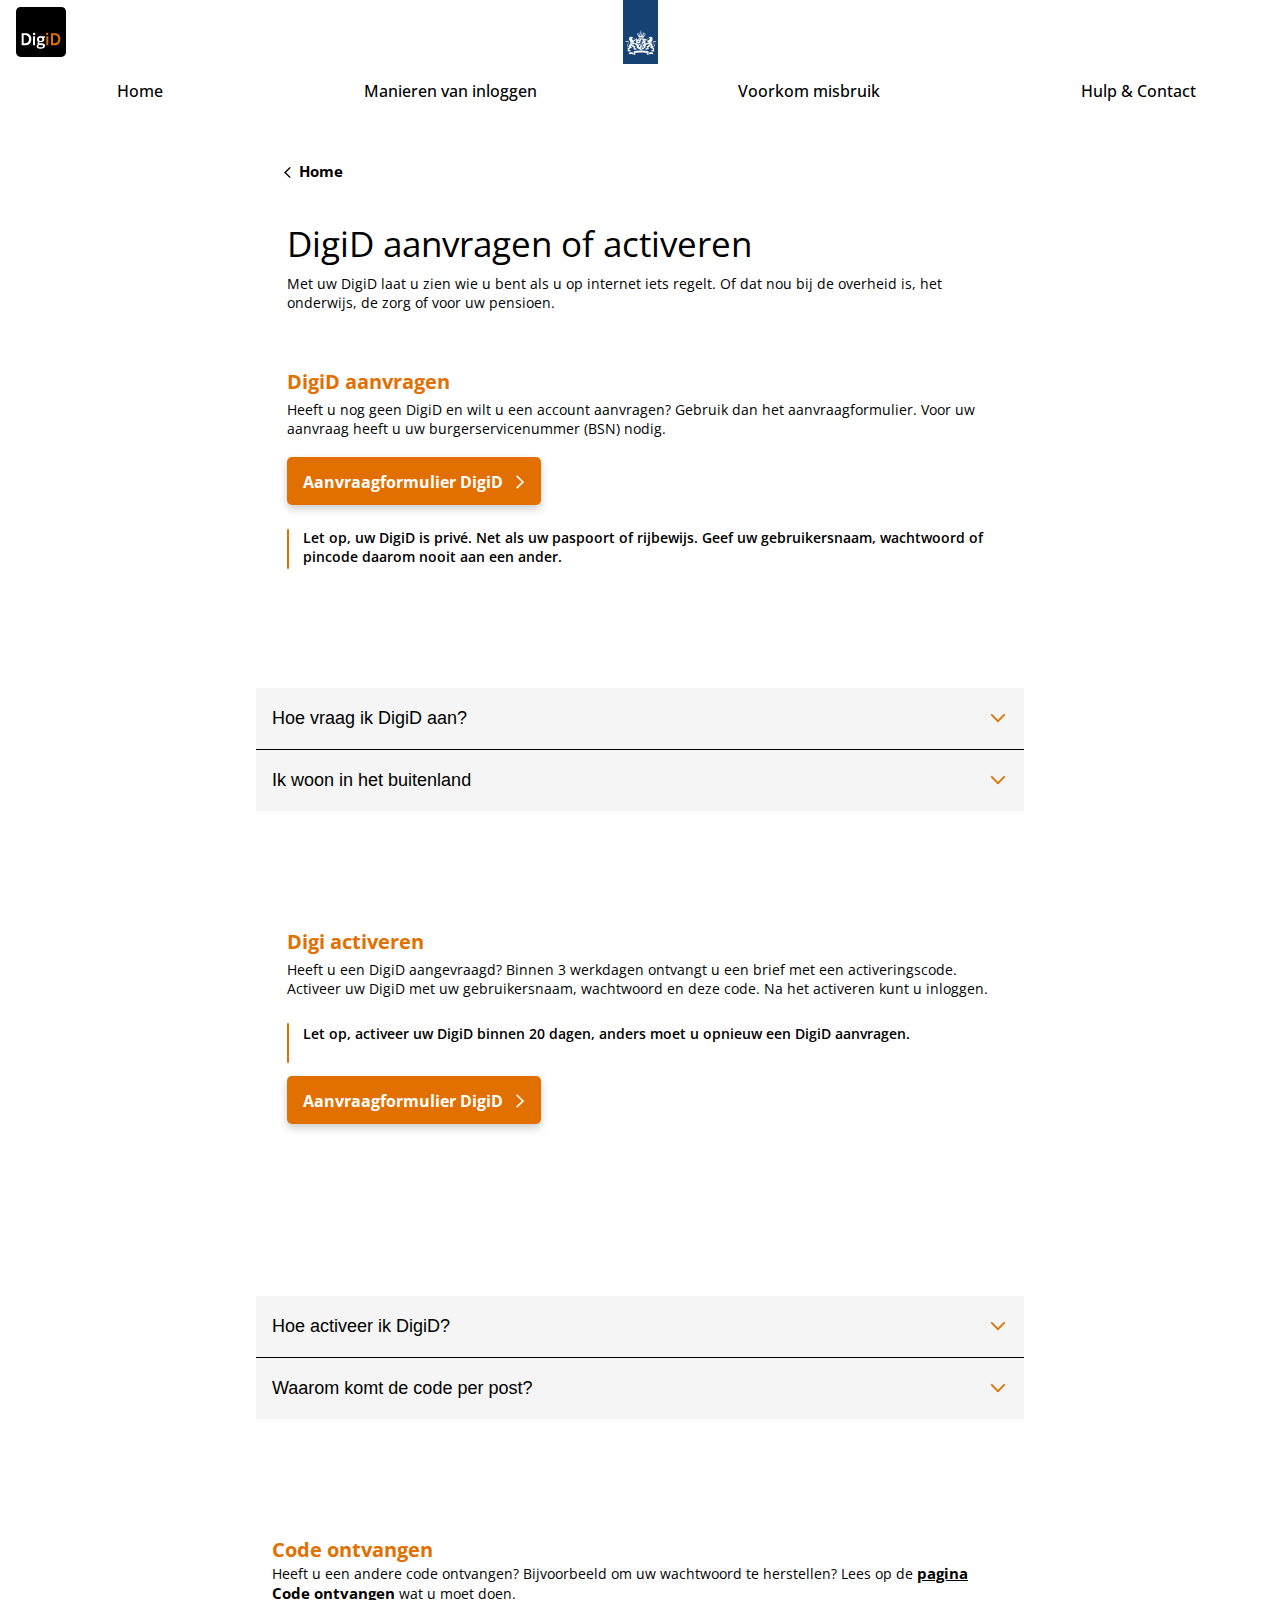
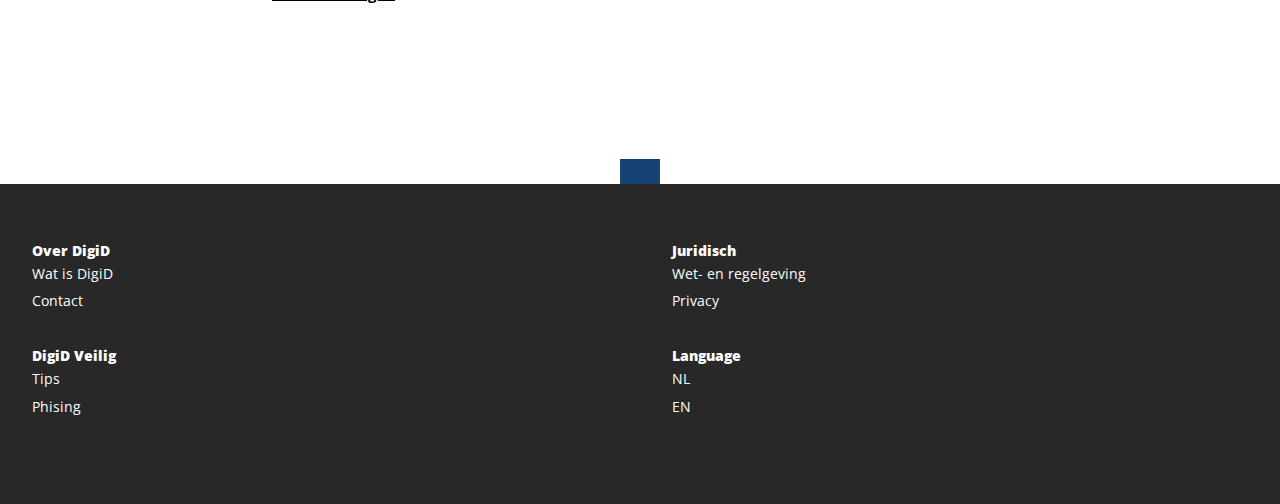
==== commit def80864: "Add files via upload" ====
--- a/aanvragen.html
+++ b/aanvragen.html
@@ -27,7 +27,7 @@
         <!-- NAVIGATIE -->
         <nav class="navigation">
             <ul>
-                <li><a href="#"><img src="images/pijl_oranje.svg" alt="pijltje">Home</a></li>
+                <li><a href="index.html"><img src="images/pijl_oranje.svg" alt="pijltje">Home</a></li>
                 <li><a href="#"><img src="images/pijl_oranje.svg" alt="pijltje">Manieren van inloggen</a></li>
                 <li><a href="#"><img src="images/pijl_oranje.svg" alt="pijltje">Voorkom misbruik</a></li>
                 <li><a href="#"><img src="images/pijl_oranje.svg" alt="pijltje">Hulp &amp; Contact </a></li>
--- a/styles/style.css
+++ b/styles/style.css
@@ -299,6 +299,8 @@
     border-radius: 5px;
     box-shadow: 0 4px 8px 0 rgba(0, 0, 0, 0.25);
     cursor: pointer;
+    outline: none;
+    appearance: none;
 }
 
 /* EERSTE SECTION BUTTON PIJLTJE */
@@ -349,6 +351,8 @@
     border-radius: 5px;
     box-shadow: 0 4px 8px 0 rgba(0, 0, 0, 0.20);
     cursor: pointer;
+    outline: none;
+    appearance: none;
 }
 
 /* TWEEDE EN DERDE SECTION BUTTONS PIJLTJES */
@@ -580,36 +584,71 @@
 
 @media screen and (min-width: 1000px) and (max-width: 3000px) {
 
+    /* MAIN ALGEMEEN*/
+    .first {
+        margin-top: 8rem;
+    }
+
     /******************************/
     /*          NAVIGATIE         */
     /******************************/
+    /* HEADER RUIMTE */
+    header {
+        height: 8rem;
+    }
+
+    /* HEADER DIGID LOGO */
+    header img:nth-of-type(1) {
+        position: relative;
+        top: -2rem;
+    }
+
+    /* HEADER RIJKSOVERHEID LOGO */
+    header img:nth-of-type(2) {
+        position: relative;
+        top: -2rem;
+    }
+
+
+    /* HAMBURGER CONTAINER */
+    header div:nth-of-type(1) {
+        opacity: 0;
+    }
 
     /* NAVIGATIE RUIMTE */
     nav {
         position: absolute;
+        transform: translateY(100%);
         width: 100%;
-        display: flex;
-    }
-
-    /* NAVIGATIE ASDFGHJKL */
+        height: 2rem;
+        margin: 0 auto;
+    }
+
     header nav ul {
-        position: absolute;
+        position: relative;
+        top: -6rem;
+        width: 100%;
         list-style: none;
         display: flex;
         flex-direction: row;
-        width: 100%;
-        top: -4.2rem;
-        left: 25rem;
-    }
-
-    /* NAVIGATIE ASDFGHJKL */
+        justify-content: space-around;
+    }
+
+
     header nav ul a {
         display: block;
-        color: #000;
-        font-family: 'IBM Plex Sans', sans-serif;
+        color: #000000;
         font-weight: 500;
         font-size: 1em;
         text-decoration: none;
+        position: relative;
+        top: 6rem;
+        left: 0;
+    }
+
+    /* PIJLTJES VOOR LIST ITEMS*/
+    nav ul li a img {
+        display: none;
     }
 
 
@@ -858,6 +897,13 @@
         width: 18rem;
     }
 }
+
+
+
+
+
+
+
 
 
 
@@ -987,6 +1033,8 @@
     border-radius: 5px;
     box-shadow: 0 4px 8px 0 rgba(0, 0, 0, 0.20);
     cursor: pointer;
+    outline: none;
+    appearance: none;
 }
 
 /* TWEEDE EN VIERDE SECTION BUTTON TEKST */
@@ -1085,19 +1133,9 @@
     border: 0;
     outline: 0;
     cursor: pointer;
-}
-
-/* DROPDOWN PIJLTJE */
-/*
-.second section:nth-of-type(3) button img {
-    position: relative;
-    top: 3px;
-    left: 140px;
-    width: 20px;
-    height: auto;
-    transform: rotate(90deg);
-}
-*/
+    outline: none;
+    appearance: none;
+}
 
 /* DROPDOWN PIJLTJE */
 .second section:nth-of-type(3) button img {
@@ -1163,6 +1201,8 @@
     border-radius: 5px;
     box-shadow: 0 4px 8px 0 rgba(0, 0, 0, 0.20);
     cursor: pointer;
+    outline: none;
+    appearance: none;
 }
 
 /* DROPDOWN UITKLAP BUTTON PIJLTJE */
@@ -1234,6 +1274,8 @@
     border: 0;
     outline: 0;
     cursor: pointer;
+    outline: none;
+    appearance: none;
 }
 
 /* DROPDOWN PIJLTJE */
@@ -1475,51 +1517,6 @@
         margin-top: 4rem;
     }
 
-
-    /******************************/
-    /*       HAMBURGER MENU       */
-    /******************************/
-
-    /* HAMBURGER CONTAINER */
-    header div:nth-of-type(1) {
-        opacity: 0;
-    }
-
-
-    /******************************/
-    /*          NAVIGATIE         */
-    /******************************/
-
-    /* NAVIGATIE RUIMTE */
-    nav {
-        transform: translateY(100%);
-        width: 100%;
-        height: 4rem;
-        left: -3rem;
-    }
-
-
-    nav ul {
-        display: flex;
-        justify-content: space-around;
-    }
-
-
-    /* TEKST LIST ITEMS */
-    nav ul li a {
-        position: relative;
-        top: 5.5rem;
-        left: -22rem;
-
-    }
-
-
-    /* PIJLTJES VOOR LIST ITEMS*/
-    nav ul li a img {
-        display: none;
-    }
-
-
     /******************************/
     /*       HOME BUTTON        */
     /******************************/
